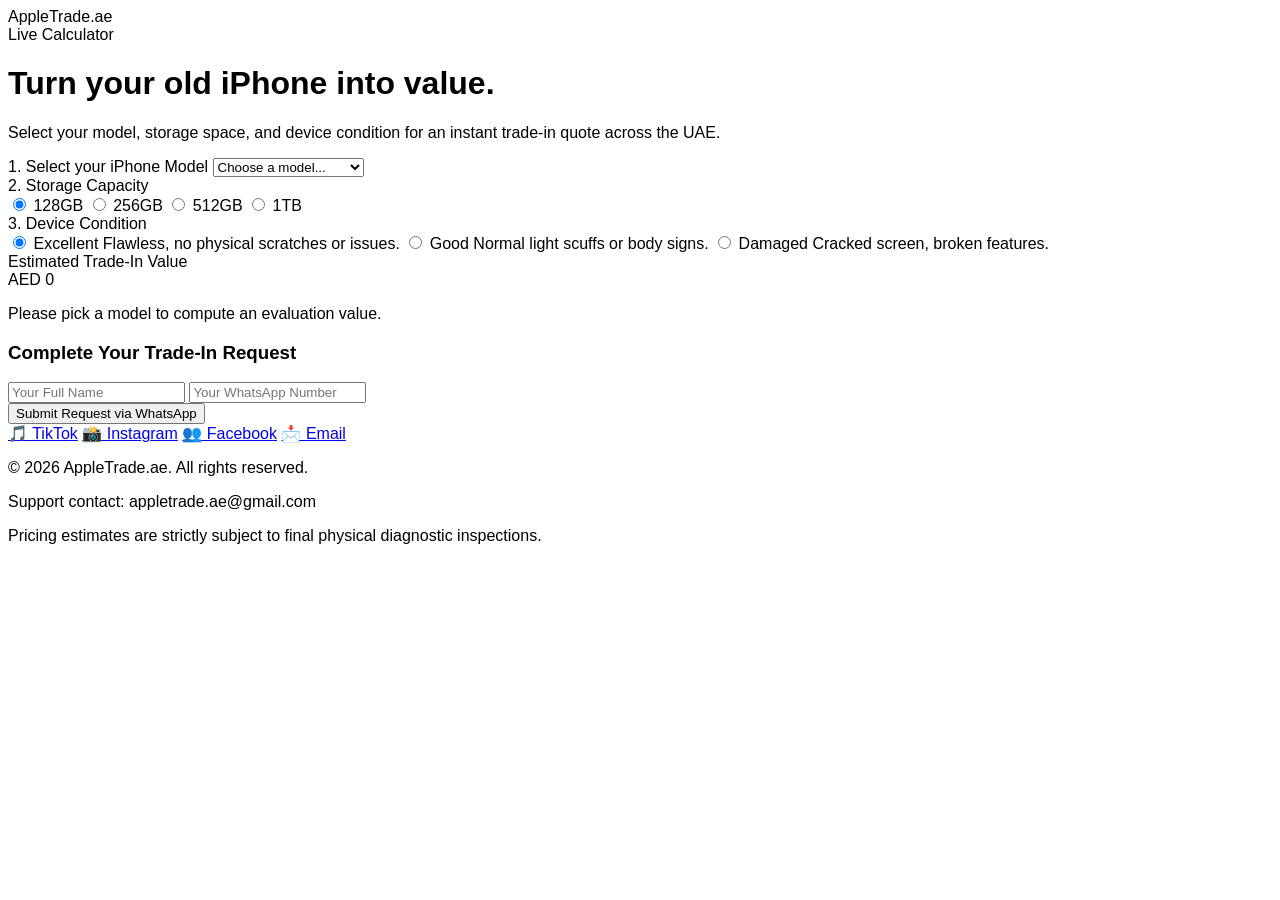
==== index.html @ cfa7940c "Add files via upload" ====
<!DOCTYPE html>
<html lang="en">
<head>
    <meta charset="UTF-8">
    <meta name="viewport" content="width=device-width, initial-scale=1.0">
    <title>iPhone Trade-In UAE | AppleTrade.ae</title>
    <!-- Tailwind CSS for modern, clean Apple-like UI -->
    <script src="https://cdn.jsdelivr.net/npm/@tailwindcss/browser@4"></script>
    <style>
        body { font-family: -apple-system, BlinkMacSystemFont, "Segoe UI", Roboto, Helvetica, Arial, sans-serif; }
    </style>
</head>
<body class="bg-zinc-50 text-zinc-900 antialiased min-h-screen flex flex-col justify-between">

    <!-- Navigation Bar -->
    <nav class="bg-white/80 backdrop-blur-md sticky top-0 border-b border-zinc-200 z-50">
        <div class="max-w-4xl mx-auto px-4 h-16 flex items-center justify-between">
            <!-- Brand Logo Space -->
            <div class="flex items-center gap-2">
                <div class="w-10 h-10 bg-black rounded-full flex items-center justify-center text-white font-bold text-xs overflow-hidden border border-zinc-800">
                    👑
                </div>
                <span class="font-bold text-lg tracking-tight text-zinc-950">AppleTrade.ae</span>
            </div>
            <div class="flex items-center gap-3">
                <span class="text-xs font-medium bg-emerald-50 text-emerald-700 px-2.5 py-1 rounded-full border border-emerald-200 flex items-center gap-1">
                    <span class="w-1.5 h-1.5 rounded-full bg-emerald-500 animate-pulse"></span> Live Calculator
                </span>
            </div>
        </div>
    </nav>

    <!-- Main Container -->
    <main class="max-w-2xl mx-auto px-4 py-12 flex-1 w-full">
        
        <!-- Header -->
        <div class="text-center mb-10">
            <h1 class="text-3xl font-bold tracking-tight text-zinc-950 sm:text-4xl mb-3">Turn your old iPhone into value.</h1>
            <p class="text-zinc-500 text-sm sm:text-base">Select your model, storage space, and device condition for an instant trade-in quote across the UAE.</p>
        </div>

        <!-- Calculator UI Card -->
        <div class="bg-white border border-zinc-200 rounded-3xl p-6 sm:p-8 shadow-sm">
            
            <!-- Step 1: Device Model -->
            <div class="mb-5">
                <label class="block text-xs font-semibold text-zinc-400 uppercase tracking-wider mb-2">1. Select your iPhone Model</label>
                <select id="deviceModel" class="w-full bg-zinc-50 border border-zinc-200 rounded-xl px-4 py-3.5 text-zinc-800 focus:outline-none focus:ring-2 focus:ring-zinc-950 focus:bg-white transition-all appearance-none cursor-pointer">
                    <option value="" disabled selected>Choose a model...</option>
                    <optgroup label="iPhone 18 Series">
                        <option value="3800" data-no-128="true">iPhone 18 Pro Max</option>
                        <option value="3400" data-no-128="true">iPhone 18 Pro</option>
                        <option value="2400">iPhone 18</option>
                    </optgroup>
                    <optgroup label="iPhone 17 Series">
                        <option value="3100" data-no-128="true">iPhone 17 Pro Max</option>
                        <option value="2700" data-no-128="true">iPhone 17 Pro</option>
                        <option value="1900">iPhone 17</option>
                    </optgroup>
                    <optgroup label="iPhone 16 Series">
                        <option value="2500" data-no-128="true">iPhone 16 Pro Max</option>
                        <option value="2000">iPhone 16 Pro</option>
                        <option value="1400">iPhone 16 Plus</option>
                        <option value="1200">iPhone 16</option>
                    </optgroup>
                    <optgroup label="iPhone 15 Series">
                        <option value="1800" data-no-128="true">iPhone 15 Pro Max</option>
                        <option value="1400">iPhone 15 Pro</option>
                        <option value="1100">iPhone 15 Plus</option>
                        <option value="900">iPhone 15</option>
                    </optgroup>
                    <optgroup label="iPhone 14 Series">
                        <option value="1300">iPhone 14 Pro Max</option>
                        <option value="1100">iPhone 14 Pro</option>
                        <option value="800">iPhone 14 Plus</option>
                        <option value="700">iPhone 14</option>
                    </optgroup>
                    <optgroup label="iPhone 13 & 12 Series">
                        <option value="900">iPhone 13 Pro Max</option>
                        <option value="750">iPhone 13 Pro</option>
                        <option value="550">iPhone 13</option>
                        <option value="400">iPhone 12 Pro Max</option>
                        <option value="300">iPhone 12</option>
                    </optgroup>
                    <optgroup label="iPhone 11 Series">
                        <option value="250">iPhone 11 Pro Max</option>
                        <option value="200">iPhone 11 Pro</option>
                        <option value="155">iPhone 11</option>
                    </optgroup>
                </select>
            </div>

            <!-- Step 2: Storage Size -->
            <div class="mb-5">
                <label class="block text-xs font-semibold text-zinc-400 uppercase tracking-wider mb-2">2. Storage Capacity</label>
                <div class="grid grid-cols-4 gap-2" id="storageWrapper">
                    <label id="lbl128" class="border border-zinc-200 rounded-xl p-3 text-center cursor-pointer hover:bg-zinc-50 font-medium text-sm transition-all has-[:checked]:border-zinc-950 has-[:checked]:bg-zinc-950 has-[:checked]:text-white select-none">
                        <input type="radio" name="storage" value="0" id="rad128" checked> 128GB
                    </label>
                    <label id="lbl256" class="border border-zinc-200 rounded-xl p-3 text-center cursor-pointer hover:bg-zinc-50 font-medium text-sm transition-all has-[:checked]:border-zinc-950 has-[:checked]:bg-zinc-950 has-[:checked]:text-white select-none">
                        <input type="radio" name="storage" value="150" id="rad256"> 256GB
                    </label>
                    <label id="lbl512" class="border border-zinc-200 rounded-xl p-3 text-center cursor-pointer hover:bg-zinc-50 font-medium text-sm transition-all has-[:checked]:border-zinc-950 has-[:checked]:bg-zinc-950 has-[:checked]:text-white select-none">
                        <input type="radio" name="storage" value="350" id="rad512"> 512GB
                    </label>
                    <label id="lbl1tb" class="border border-zinc-200 rounded-xl p-3 text-center cursor-pointer hover:bg-zinc-50 font-medium text-sm transition-all has-[:checked]:border-zinc-950 has-[:checked]:bg-zinc-950 has-[:checked]:text-white select-none">
                        <input type="radio" name="storage" value="600" id="rad1tb"> 1TB
                    </label>
                </div>
            </div>

            <!-- Step 3: Device Condition -->
            <div class="mb-8">
                <label class="block text-xs font-semibold text-zinc-400 uppercase tracking-wider mb-2">3. Device Condition</label>
                <div class="grid grid-cols-1 sm:grid-cols-3 gap-3">
                    <label class="relative flex flex-col p-4 border border-zinc-200 rounded-xl cursor-pointer hover:bg-zinc-50 select-none transition-all has-[:checked]:border-zinc-950 has-[:checked]:bg-zinc-950 has-[:checked]:text-white group">
                        <input type="radio" name="condition" value="1.0" class="sr-only" checked>
                        <span class="font-semibold text-sm mb-1">Excellent</span>
                        <span class="text-xs text-zinc-400 group-has-[:checked]:text-zinc-300">Flawless, no physical scratches or issues.</span>
                    </label>
                    <label class="relative flex flex-col p-4 border border-zinc-200 rounded-xl cursor-pointer hover:bg-zinc-50 select-none transition-all has-[:checked]:border-zinc-950 has-[:checked]:bg-zinc-950 has-[:checked]:text-white group">
                        <input type="radio" name="condition" value="0.75" class="sr-only">
                        <span class="font-semibold text-sm mb-1">Good</span>
                        <span class="text-xs text-zinc-400 group-has-[:checked]:text-zinc-300">Normal light scuffs or body signs.</span>
                    </label>
                    <label class="relative flex flex-col p-4 border border-zinc-200 rounded-xl cursor-pointer hover:bg-zinc-50 select-none transition-all has-[:checked]:border-zinc-950 has-[:checked]:bg-zinc-950 has-[:checked]:text-white group">
                        <input type="radio" name="condition" value="0.30" class="sr-only">
                        <span class="font-semibold text-sm mb-1">Damaged</span>
                        <span class="text-xs text-zinc-400 group-has-[:checked]:text-zinc-300">Cracked screen, broken features.</span>
                    </label>
                </div>
            </div>

            <!-- Result Box -->
            <div class="bg-zinc-50 border border-zinc-200/60 rounded-2xl p-6 text-center mb-8">
                <span class="block text-xs font-semibold text-zinc-400 uppercase tracking-wider mb-1">Estimated Trade-In Value</span>
                <div id="valuationDisplay" class="text-4xl sm:text-5xl font-extrabold tracking-tight text-zinc-950 my-2">AED 0</div>
                <p id="helperText" class="text-xs text-zinc-400">Please pick a model to compute an evaluation value.</p>
            </div>

            <!-- Booking Form -->
            <form id="tradeInForm" class="space-y-4 hidden border-t border-zinc-100 pt-6">
                <h3 class="text-sm font-semibold text-zinc-900 tracking-tight">Complete Your Trade-In Request</h3>
                <div class="grid grid-cols-1 sm:grid-cols-2 gap-3">
                    <input type="text" id="custName" placeholder="Your Full Name" required class="bg-zinc-50 border border-zinc-200 rounded-xl px-4 py-2.5 text-sm focus:outline-none focus:ring-2 focus:ring-zinc-950 focus:bg-white w-full">
                    <input type="tel" id="custPhone" placeholder="Your WhatsApp Number" required class="bg-zinc-50 border border-zinc-200 rounded-xl px-4 py-2.5 text-sm focus:outline-none focus:ring-2 focus:ring-zinc-950 focus:bg-white w-full">
                </div>
                <button type="submit" class="w-full bg-zinc-950 hover:bg-zinc-900 text-white font-medium text-sm py-3 px-4 rounded-xl transition-all cursor-pointer shadow-sm">
                    Submit Request via WhatsApp
                </button>
            </form>

        </div>
    </main>

    <footer class="border-t border-zinc-200 bg-white py-8 text-center">
        <div class="max-w-4xl mx-auto px-4 space-y-4">
            <div class="flex flex-wrap justify-center gap-x-6 gap-y-2 text-sm text-zinc-500 font-medium">
                <a href="https://www.tiktok.com/@appletrade.ae" target="_blank" class="hover:text-zinc-950 transition-colors">🎵 TikTok</a>
                <a href="https://www.instagram.com/appletrade.ae" target="_blank" class="hover:text-zinc-950 transition-colors">📸 Instagram</a>
                <a href="https://www.facebook.com/appletrade.ae" target="_blank" class="hover:text-zinc-950 transition-colors">👥 Facebook</a>
                <a href="mailto:appletrade.ae@gmail.com" class="hover:text-zinc-950 transition-colors">📩 Email</a>
            </div>
            <div class="text-[11px] text-zinc-400 space-y-1">
                <p>&copy; 2026 AppleTrade.ae. All rights reserved.</p>
                <p>Support contact: appletrade.ae@gmail.com</p>
                <p>Pricing estimates are strictly subject to final physical diagnostic inspections.</p>
            </div>
        </div>
    </footer>

    <script>
        const deviceSelect = document.getElementById('deviceModel');
        const storageRadios = document.getElementsByName('storage');
        const conditionRadios = document.getElementsByName('condition');
        const valuationDisplay = document.getElementById('valuationDisplay');
        const helperText = document.getElementById('helperText');
        const tradeInForm = document.getElementById('tradeInForm');
        
        const lbl128 = document.getElementById('lbl128');
        const rad128 = document.getElementById('rad128');
        const rad256 = document.getElementById('rad256');

        // Dynamic logo injection setup
        window.addEventListener('DOMContentLoaded', () => {
            const logoContainer = document.querySelector('nav .w-10');
            if(logoContainer) logoContainer.innerHTML = `<img src="logo.png" alt="Logo" class="w-full h-full object-cover" onerror="this.style.display='none';">`;
        });

        // Restrict 128GB on Pro Max variants
        function handleStorageAvailability() {
            const selectedOption = deviceSelect.options[deviceSelect.selectedIndex];
            const hide128 = selectedOption.getAttribute('data-no-128') === 'true';

            if (hide128) {
                lbl128.style.display = 'none';
                if (rad128.checked) {
                    rad256.checked = true; 
                }
            } else {
                lbl128.style.display = 'block';
            }
        }

        function calculateTradeInValue() {
            const baseValue = parseFloat(deviceSelect.value);
            if (!baseValue) return;

            handleStorageAvailability();

            let storagePremium = 0;
            storageRadios.forEach(radio => {
                if (radio.checked) storagePremium = parseFloat(radio.value);
            });

            let conditionMultiplier = 1.0;
            conditionRadios.forEach(radio => {
                if (radio.checked) conditionMultiplier = parseFloat(radio.value);
            });

            const finalValue = Math.round((baseValue + storagePremium) * conditionMultiplier);
            valuationDisplay.textContent = `AED ${finalValue.toLocaleString()}`;
            helperText.textContent = `Estimated trade value parameters applied.`;
            tradeInForm.classList.remove('hidden');
        }

        deviceSelect.addEventListener('change', calculateTradeInValue);
        storageRadios.forEach(radio => radio.addEventListener('change', calculateTradeInValue));
        conditionRadios.forEach(radio => radio.addEventListener('change', calculateTradeInValue));

        tradeInForm.addEventListener('submit', function(e) {
            e.preventDefault();
            const name = document.getElementById('custName').value;
            const phone = document.getElementById('custPhone').value;
            const selectedModel = deviceSelect.options[deviceSelect.selectedIndex].text;
            
            let storageSelected = "128GB";
            storageRadios.forEach(radio => { if(radio.checked) storageSelected = radio.parentElement.textContent.trim(); });

            let conditionSelected = "Excellent";
            conditionRadios.forEach(radio => { if(radio.checked) conditionSelected = radio.parentElement.querySelector('span').textContent; });

            const finalPrice = valuationDisplay.textContent;
            const textMsg = `Hello AppleTrade.ae! I would like to trade-in my device.%0A%0A*Model:* ${selectedModel}%0A*Storage:* ${storageSelected}%0A*Condition:* ${conditionSelected}%0A*Estimated Quote:* ${finalPrice}%0A%0A*Customer Name:* ${name}%0A*Contact:* ${phone}`;
            
            // Fixed direct routing template link to your number (+971 56 570 2284)
            window.open(`https://wa.me/971565702284?text=${textMsg}`, '_blank');
        });
    </script>
</body>
</html>
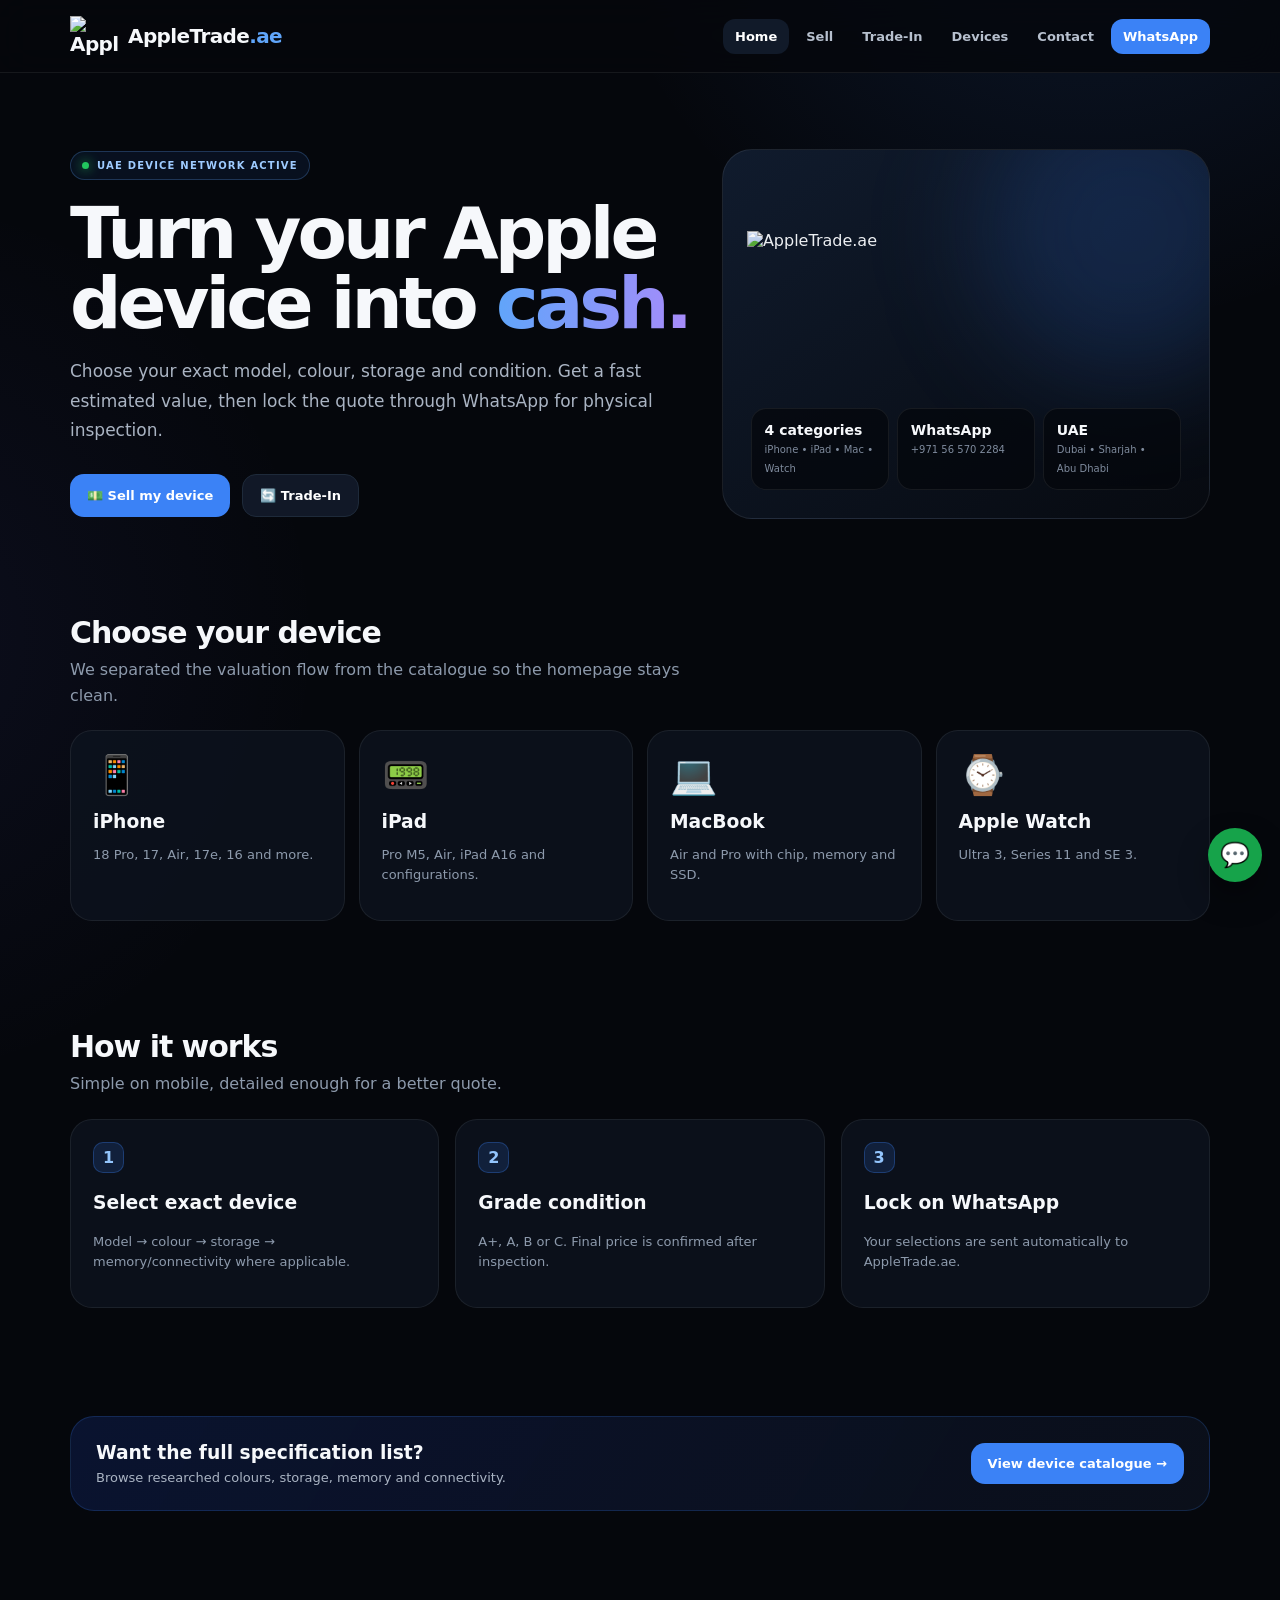
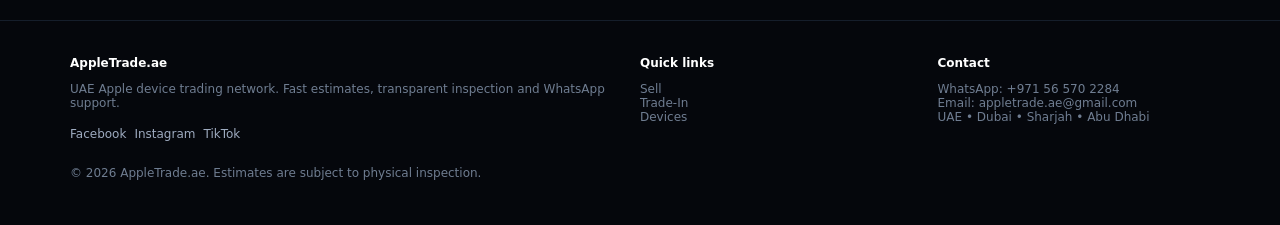
==== commit 164ecdcf: "Add files via upload" ====
--- a/index.html
+++ b/index.html
@@ -1,251 +1,7 @@
-<!DOCTYPE html>
-<html lang="en">
-<head>
-    <meta charset="UTF-8">
-    <meta name="viewport" content="width=device-width, initial-scale=1.0">
-    <title>iPhone Trade-In UAE | AppleTrade.ae</title>
-    <!-- Tailwind CSS for modern, clean Apple-like UI -->
-    <script src="https://cdn.jsdelivr.net/npm/@tailwindcss/browser@4"></script>
-    <style>
-        body { font-family: -apple-system, BlinkMacSystemFont, "Segoe UI", Roboto, Helvetica, Arial, sans-serif; }
-    </style>
-</head>
-<body class="bg-zinc-50 text-zinc-900 antialiased min-h-screen flex flex-col justify-between">
-
-    <!-- Navigation Bar -->
-    <nav class="bg-white/80 backdrop-blur-md sticky top-0 border-b border-zinc-200 z-50">
-        <div class="max-w-4xl mx-auto px-4 h-16 flex items-center justify-between">
-            <!-- Brand Logo Space -->
-            <div class="flex items-center gap-2">
-                <div class="w-10 h-10 bg-black rounded-full flex items-center justify-center text-white font-bold text-xs overflow-hidden border border-zinc-800">
-                    👑
-                </div>
-                <span class="font-bold text-lg tracking-tight text-zinc-950">AppleTrade.ae</span>
-            </div>
-            <div class="flex items-center gap-3">
-                <span class="text-xs font-medium bg-emerald-50 text-emerald-700 px-2.5 py-1 rounded-full border border-emerald-200 flex items-center gap-1">
-                    <span class="w-1.5 h-1.5 rounded-full bg-emerald-500 animate-pulse"></span> Live Calculator
-                </span>
-            </div>
-        </div>
-    </nav>
-
-    <!-- Main Container -->
-    <main class="max-w-2xl mx-auto px-4 py-12 flex-1 w-full">
-        
-        <!-- Header -->
-        <div class="text-center mb-10">
-            <h1 class="text-3xl font-bold tracking-tight text-zinc-950 sm:text-4xl mb-3">Turn your old iPhone into value.</h1>
-            <p class="text-zinc-500 text-sm sm:text-base">Select your model, storage space, and device condition for an instant trade-in quote across the UAE.</p>
-        </div>
-
-        <!-- Calculator UI Card -->
-        <div class="bg-white border border-zinc-200 rounded-3xl p-6 sm:p-8 shadow-sm">
-            
-            <!-- Step 1: Device Model -->
-            <div class="mb-5">
-                <label class="block text-xs font-semibold text-zinc-400 uppercase tracking-wider mb-2">1. Select your iPhone Model</label>
-                <select id="deviceModel" class="w-full bg-zinc-50 border border-zinc-200 rounded-xl px-4 py-3.5 text-zinc-800 focus:outline-none focus:ring-2 focus:ring-zinc-950 focus:bg-white transition-all appearance-none cursor-pointer">
-                    <option value="" disabled selected>Choose a model...</option>
-                    <optgroup label="iPhone 18 Series">
-                        <option value="3800" data-no-128="true">iPhone 18 Pro Max</option>
-                        <option value="3400" data-no-128="true">iPhone 18 Pro</option>
-                        <option value="2400">iPhone 18</option>
-                    </optgroup>
-                    <optgroup label="iPhone 17 Series">
-                        <option value="3100" data-no-128="true">iPhone 17 Pro Max</option>
-                        <option value="2700" data-no-128="true">iPhone 17 Pro</option>
-                        <option value="1900">iPhone 17</option>
-                    </optgroup>
-                    <optgroup label="iPhone 16 Series">
-                        <option value="2500" data-no-128="true">iPhone 16 Pro Max</option>
-                        <option value="2000">iPhone 16 Pro</option>
-                        <option value="1400">iPhone 16 Plus</option>
-                        <option value="1200">iPhone 16</option>
-                    </optgroup>
-                    <optgroup label="iPhone 15 Series">
-                        <option value="1800" data-no-128="true">iPhone 15 Pro Max</option>
-                        <option value="1400">iPhone 15 Pro</option>
-                        <option value="1100">iPhone 15 Plus</option>
-                        <option value="900">iPhone 15</option>
-                    </optgroup>
-                    <optgroup label="iPhone 14 Series">
-                        <option value="1300">iPhone 14 Pro Max</option>
-                        <option value="1100">iPhone 14 Pro</option>
-                        <option value="800">iPhone 14 Plus</option>
-                        <option value="700">iPhone 14</option>
-                    </optgroup>
-                    <optgroup label="iPhone 13 & 12 Series">
-                        <option value="900">iPhone 13 Pro Max</option>
-                        <option value="750">iPhone 13 Pro</option>
-                        <option value="550">iPhone 13</option>
-                        <option value="400">iPhone 12 Pro Max</option>
-                        <option value="300">iPhone 12</option>
-                    </optgroup>
-                    <optgroup label="iPhone 11 Series">
-                        <option value="250">iPhone 11 Pro Max</option>
-                        <option value="200">iPhone 11 Pro</option>
-                        <option value="155">iPhone 11</option>
-                    </optgroup>
-                </select>
-            </div>
-
-            <!-- Step 2: Storage Size -->
-            <div class="mb-5">
-                <label class="block text-xs font-semibold text-zinc-400 uppercase tracking-wider mb-2">2. Storage Capacity</label>
-                <div class="grid grid-cols-4 gap-2" id="storageWrapper">
-                    <label id="lbl128" class="border border-zinc-200 rounded-xl p-3 text-center cursor-pointer hover:bg-zinc-50 font-medium text-sm transition-all has-[:checked]:border-zinc-950 has-[:checked]:bg-zinc-950 has-[:checked]:text-white select-none">
-                        <input type="radio" name="storage" value="0" id="rad128" checked> 128GB
-                    </label>
-                    <label id="lbl256" class="border border-zinc-200 rounded-xl p-3 text-center cursor-pointer hover:bg-zinc-50 font-medium text-sm transition-all has-[:checked]:border-zinc-950 has-[:checked]:bg-zinc-950 has-[:checked]:text-white select-none">
-                        <input type="radio" name="storage" value="150" id="rad256"> 256GB
-                    </label>
-                    <label id="lbl512" class="border border-zinc-200 rounded-xl p-3 text-center cursor-pointer hover:bg-zinc-50 font-medium text-sm transition-all has-[:checked]:border-zinc-950 has-[:checked]:bg-zinc-950 has-[:checked]:text-white select-none">
-                        <input type="radio" name="storage" value="350" id="rad512"> 512GB
-                    </label>
-                    <label id="lbl1tb" class="border border-zinc-200 rounded-xl p-3 text-center cursor-pointer hover:bg-zinc-50 font-medium text-sm transition-all has-[:checked]:border-zinc-950 has-[:checked]:bg-zinc-950 has-[:checked]:text-white select-none">
-                        <input type="radio" name="storage" value="600" id="rad1tb"> 1TB
-                    </label>
-                </div>
-            </div>
-
-            <!-- Step 3: Device Condition -->
-            <div class="mb-8">
-                <label class="block text-xs font-semibold text-zinc-400 uppercase tracking-wider mb-2">3. Device Condition</label>
-                <div class="grid grid-cols-1 sm:grid-cols-3 gap-3">
-                    <label class="relative flex flex-col p-4 border border-zinc-200 rounded-xl cursor-pointer hover:bg-zinc-50 select-none transition-all has-[:checked]:border-zinc-950 has-[:checked]:bg-zinc-950 has-[:checked]:text-white group">
-                        <input type="radio" name="condition" value="1.0" class="sr-only" checked>
-                        <span class="font-semibold text-sm mb-1">Excellent</span>
-                        <span class="text-xs text-zinc-400 group-has-[:checked]:text-zinc-300">Flawless, no physical scratches or issues.</span>
-                    </label>
-                    <label class="relative flex flex-col p-4 border border-zinc-200 rounded-xl cursor-pointer hover:bg-zinc-50 select-none transition-all has-[:checked]:border-zinc-950 has-[:checked]:bg-zinc-950 has-[:checked]:text-white group">
-                        <input type="radio" name="condition" value="0.75" class="sr-only">
-                        <span class="font-semibold text-sm mb-1">Good</span>
-                        <span class="text-xs text-zinc-400 group-has-[:checked]:text-zinc-300">Normal light scuffs or body signs.</span>
-                    </label>
-                    <label class="relative flex flex-col p-4 border border-zinc-200 rounded-xl cursor-pointer hover:bg-zinc-50 select-none transition-all has-[:checked]:border-zinc-950 has-[:checked]:bg-zinc-950 has-[:checked]:text-white group">
-                        <input type="radio" name="condition" value="0.30" class="sr-only">
-                        <span class="font-semibold text-sm mb-1">Damaged</span>
-                        <span class="text-xs text-zinc-400 group-has-[:checked]:text-zinc-300">Cracked screen, broken features.</span>
-                    </label>
-                </div>
-            </div>
-
-            <!-- Result Box -->
-            <div class="bg-zinc-50 border border-zinc-200/60 rounded-2xl p-6 text-center mb-8">
-                <span class="block text-xs font-semibold text-zinc-400 uppercase tracking-wider mb-1">Estimated Trade-In Value</span>
-                <div id="valuationDisplay" class="text-4xl sm:text-5xl font-extrabold tracking-tight text-zinc-950 my-2">AED 0</div>
-                <p id="helperText" class="text-xs text-zinc-400">Please pick a model to compute an evaluation value.</p>
-            </div>
-
-            <!-- Booking Form -->
-            <form id="tradeInForm" class="space-y-4 hidden border-t border-zinc-100 pt-6">
-                <h3 class="text-sm font-semibold text-zinc-900 tracking-tight">Complete Your Trade-In Request</h3>
-                <div class="grid grid-cols-1 sm:grid-cols-2 gap-3">
-                    <input type="text" id="custName" placeholder="Your Full Name" required class="bg-zinc-50 border border-zinc-200 rounded-xl px-4 py-2.5 text-sm focus:outline-none focus:ring-2 focus:ring-zinc-950 focus:bg-white w-full">
-                    <input type="tel" id="custPhone" placeholder="Your WhatsApp Number" required class="bg-zinc-50 border border-zinc-200 rounded-xl px-4 py-2.5 text-sm focus:outline-none focus:ring-2 focus:ring-zinc-950 focus:bg-white w-full">
-                </div>
-                <button type="submit" class="w-full bg-zinc-950 hover:bg-zinc-900 text-white font-medium text-sm py-3 px-4 rounded-xl transition-all cursor-pointer shadow-sm">
-                    Submit Request via WhatsApp
-                </button>
-            </form>
-
-        </div>
-    </main>
-
-    <footer class="border-t border-zinc-200 bg-white py-8 text-center">
-        <div class="max-w-4xl mx-auto px-4 space-y-4">
-            <div class="flex flex-wrap justify-center gap-x-6 gap-y-2 text-sm text-zinc-500 font-medium">
-                <a href="https://www.tiktok.com/@appletrade.ae" target="_blank" class="hover:text-zinc-950 transition-colors">🎵 TikTok</a>
-                <a href="https://www.instagram.com/appletrade.ae" target="_blank" class="hover:text-zinc-950 transition-colors">📸 Instagram</a>
-                <a href="https://www.facebook.com/appletrade.ae" target="_blank" class="hover:text-zinc-950 transition-colors">👥 Facebook</a>
-                <a href="mailto:appletrade.ae@gmail.com" class="hover:text-zinc-950 transition-colors">📩 Email</a>
-            </div>
-            <div class="text-[11px] text-zinc-400 space-y-1">
-                <p>&copy; 2026 AppleTrade.ae. All rights reserved.</p>
-                <p>Support contact: appletrade.ae@gmail.com</p>
-                <p>Pricing estimates are strictly subject to final physical diagnostic inspections.</p>
-            </div>
-        </div>
-    </footer>
-
-    <script>
-        const deviceSelect = document.getElementById('deviceModel');
-        const storageRadios = document.getElementsByName('storage');
-        const conditionRadios = document.getElementsByName('condition');
-        const valuationDisplay = document.getElementById('valuationDisplay');
-        const helperText = document.getElementById('helperText');
-        const tradeInForm = document.getElementById('tradeInForm');
-        
-        const lbl128 = document.getElementById('lbl128');
-        const rad128 = document.getElementById('rad128');
-        const rad256 = document.getElementById('rad256');
-
-        // Dynamic logo injection setup
-        window.addEventListener('DOMContentLoaded', () => {
-            const logoContainer = document.querySelector('nav .w-10');
-            if(logoContainer) logoContainer.innerHTML = `<img src="logo.png" alt="Logo" class="w-full h-full object-cover" onerror="this.style.display='none';">`;
-        });
-
-        // Restrict 128GB on Pro Max variants
-        function handleStorageAvailability() {
-            const selectedOption = deviceSelect.options[deviceSelect.selectedIndex];
-            const hide128 = selectedOption.getAttribute('data-no-128') === 'true';
-
-            if (hide128) {
-                lbl128.style.display = 'none';
-                if (rad128.checked) {
-                    rad256.checked = true; 
-                }
-            } else {
-                lbl128.style.display = 'block';
-            }
-        }
-
-        function calculateTradeInValue() {
-            const baseValue = parseFloat(deviceSelect.value);
-            if (!baseValue) return;
-
-            handleStorageAvailability();
-
-            let storagePremium = 0;
-            storageRadios.forEach(radio => {
-                if (radio.checked) storagePremium = parseFloat(radio.value);
-            });
-
-            let conditionMultiplier = 1.0;
-            conditionRadios.forEach(radio => {
-                if (radio.checked) conditionMultiplier = parseFloat(radio.value);
-            });
-
-            const finalValue = Math.round((baseValue + storagePremium) * conditionMultiplier);
-            valuationDisplay.textContent = `AED ${finalValue.toLocaleString()}`;
-            helperText.textContent = `Estimated trade value parameters applied.`;
-            tradeInForm.classList.remove('hidden');
-        }
-
-        deviceSelect.addEventListener('change', calculateTradeInValue);
-        storageRadios.forEach(radio => radio.addEventListener('change', calculateTradeInValue));
-        conditionRadios.forEach(radio => radio.addEventListener('change', calculateTradeInValue));
-
-        tradeInForm.addEventListener('submit', function(e) {
-            e.preventDefault();
-            const name = document.getElementById('custName').value;
-            const phone = document.getElementById('custPhone').value;
-            const selectedModel = deviceSelect.options[deviceSelect.selectedIndex].text;
-            
-            let storageSelected = "128GB";
-            storageRadios.forEach(radio => { if(radio.checked) storageSelected = radio.parentElement.textContent.trim(); });
-
-            let conditionSelected = "Excellent";
-            conditionRadios.forEach(radio => { if(radio.checked) conditionSelected = radio.parentElement.querySelector('span').textContent; });
-
-            const finalPrice = valuationDisplay.textContent;
-            const textMsg = `Hello AppleTrade.ae! I would like to trade-in my device.%0A%0A*Model:* ${selectedModel}%0A*Storage:* ${storageSelected}%0A*Condition:* ${conditionSelected}%0A*Estimated Quote:* ${finalPrice}%0A%0A*Customer Name:* ${name}%0A*Contact:* ${phone}`;
-            
-            // Fixed direct routing template link to your number (+971 56 570 2284)
-            window.open(`https://wa.me/971565702284?text=${textMsg}`, '_blank');
-        });
-    </script>
-</body>
-</html>+<!doctype html><html lang="en"><head><meta charset="utf-8"><meta name="viewport" content="width=device-width,initial-scale=1"><meta name="description" content="AppleTrade.ae — UAE Apple device sell and trade-in estimates."><link rel="stylesheet" href="styles.css"><script src="data.js"></script><script src="common.js"></script></head><body><script>
+shell('home','AppleTrade.ae — UAE Apple Device Trade-In',`
+<main><section class="hero"><div class="container hero-grid"><div><div class="eyebrow"><span class="dot"></span> UAE device network active</div><h1>Turn your Apple device into <em>cash.</em></h1><p class="lead">Choose your exact model, colour, storage and condition. Get a fast estimated value, then lock the quote through WhatsApp for physical inspection.</p><div class="actions"><a class="btn btn-primary" href="sell.html">💵 Sell my device</a><a class="btn btn-secondary" href="trade.html">🔄 Trade-In</a></div></div><div class="hero-card"><img class="logo-large" src="assets/logo.png" alt="AppleTrade.ae"><div class="hero-card-bottom"><div class="mini"><b>4 categories</b><small>iPhone • iPad • Mac • Watch</small></div><div class="mini"><b>WhatsApp</b><small>+971 56 570 2284</small></div><div class="mini"><b>UAE</b><small>Dubai • Sharjah • Abu Dhabi</small></div></div></div></div></section>
+<section class="section"><div class="container"><div class="section-head"><div><h2>Choose your device</h2><p>We separated the valuation flow from the catalogue so the homepage stays clean.</p></div></div><div class="grid4"><a class="card device-card" href="sell.html?cat=iphone"><div class="icon">📱</div><h3>iPhone</h3><p class="muted">18 Pro, 17, Air, 17e, 16 and more.</p></a><a class="card device-card" href="sell.html?cat=ipad"><div class="icon">📟</div><h3>iPad</h3><p class="muted">Pro M5, Air, iPad A16 and configurations.</p></a><a class="card device-card" href="sell.html?cat=macbook"><div class="icon">💻</div><h3>MacBook</h3><p class="muted">Air and Pro with chip, memory and SSD.</p></a><a class="card device-card" href="sell.html?cat=watch"><div class="icon">⌚</div><h3>Apple Watch</h3><p class="muted">Ultra 3, Series 11 and SE 3.</p></a></div></div></section>
+<section class="section"><div class="container"><div class="section-head"><div><h2>How it works</h2><p>Simple on mobile, detailed enough for a better quote.</p></div></div><div class="grid3"><div class="card"><div class="stepnum">1</div><h3>Select exact device</h3><p class="muted">Model → colour → storage → memory/connectivity where applicable.</p></div><div class="card"><div class="stepnum">2</div><h3>Grade condition</h3><p class="muted">A+, A, B or C. Final price is confirmed after inspection.</p></div><div class="card"><div class="stepnum">3</div><h3>Lock on WhatsApp</h3><p class="muted">Your selections are sent automatically to AppleTrade.ae.</p></div></div></div></section>
+<section class="section"><div class="container"><div class="band"><div><h3>Want the full specification list?</h3><p>Browse researched colours, storage, memory and connectivity.</p></div><a class="btn btn-primary" href="devices.html">View device catalogue →</a></div></div></section></main>`);
+</script></body></html>
--- a/styles.css
+++ b/styles.css
@@ -0,0 +1,17 @@
+
+:root{--bg:#05070c;--panel:#0c131f;--line:#1e2a3a;--text:#f6f8fb;--muted:#8d9aac;--blue:#3b82f6;--blue2:#60a5fa;--green:#22c55e;--max:1180px}
+*{box-sizing:border-box}html{scroll-behavior:smooth}body{margin:0;background:radial-gradient(circle at 85% -10%,rgba(59,130,246,.15),transparent 32rem),radial-gradient(circle at -10% 35%,rgba(99,102,241,.08),transparent 28rem),var(--bg);color:var(--text);font-family:Inter,ui-sans-serif,system-ui,-apple-system,BlinkMacSystemFont,"Segoe UI",sans-serif}a{color:inherit;text-decoration:none}
+.container{max-width:var(--max);margin:auto;padding:0 20px}.nav{position:sticky;top:0;z-index:100;background:rgba(5,7,12,.8);backdrop-filter:blur(18px);border-bottom:1px solid rgba(255,255,255,.07)}.nav-in{height:72px;display:flex;align-items:center;justify-content:space-between;gap:18px}.brand{display:flex;align-items:center;gap:10px;font-weight:900;font-size:20px;letter-spacing:-.03em}.brand img{width:48px;height:40px;object-fit:contain}.brand>span>span{color:var(--blue2)}.navlinks{display:flex;gap:5px;align-items:center}.navlinks a{padding:10px 12px;color:#b7c0ce;font-size:13px;font-weight:750;border-radius:12px}.navlinks a:hover,.navlinks a.active{background:#111a29;color:#fff}.nav-cta{background:var(--blue)!important;color:#fff!important}.menu{display:none;background:none;border:1px solid var(--line);color:#fff;border-radius:11px;padding:9px 11px}
+.hero{padding:76px 0 42px}.hero-grid{display:grid;grid-template-columns:1.12fr .88fr;gap:30px;align-items:center}.eyebrow{display:inline-flex;gap:8px;align-items:center;border:1px solid rgba(96,165,250,.25);background:rgba(59,130,246,.08);color:#9ecbff;padding:8px 11px;border-radius:999px;font-size:10px;font-weight:900;text-transform:uppercase;letter-spacing:.12em}.dot{width:7px;height:7px;background:var(--green);border-radius:50%;box-shadow:0 0 12px var(--green)}h1{font-size:clamp(42px,6vw,72px);line-height:.98;letter-spacing:-.055em;margin:18px 0}h1 em{font-style:normal;color:transparent;background:linear-gradient(90deg,#60a5fa,#a78bfa);-webkit-background-clip:text;background-clip:text}.lead{font-size:17px;line-height:1.75;color:#aab4c3;max-width:680px}.actions{display:flex;gap:12px;flex-wrap:wrap;margin-top:28px}.btn{border:0;border-radius:14px;padding:13px 17px;font-weight:850;font-size:13px;cursor:pointer;display:inline-flex;align-items:center;justify-content:center;gap:8px}.btn-primary{background:var(--blue);color:#fff}.btn-primary:hover{background:#2563eb}.btn-secondary{background:#111827;border:1px solid var(--line);color:#fff}
+.hero-card{min-height:370px;border:1px solid rgba(255,255,255,.08);border-radius:30px;background:linear-gradient(145deg,#101b2d,#070a10);position:relative;overflow:hidden;padding:28px;display:flex;align-items:flex-end}.hero-card:before{content:"";position:absolute;width:300px;height:300px;background:rgba(59,130,246,.18);filter:blur(55px);right:-70px;top:-70px;border-radius:50%}.logo-large{width:90%;max-width:450px;position:absolute;left:5%;top:22%;opacity:.96}.hero-card-bottom{position:relative;z-index:2;display:grid;grid-template-columns:repeat(3,1fr);gap:8px;width:100%}.mini{background:rgba(5,7,12,.75);border:1px solid rgba(255,255,255,.07);padding:13px;border-radius:15px}.mini b{display:block;font-size:14px}.mini small{color:#7f8b9d;font-size:10px}
+.section{padding:54px 0}.section-head{display:flex;align-items:end;justify-content:space-between;gap:20px;margin-bottom:22px}.section-head h2{margin:0;font-size:30px;letter-spacing:-.035em}.section-head p{color:var(--muted);margin:7px 0 0;max-width:650px;line-height:1.6}.grid4{display:grid;grid-template-columns:repeat(4,1fr);gap:14px}.grid3{display:grid;grid-template-columns:repeat(3,1fr);gap:16px}.grid2{display:grid;grid-template-columns:repeat(2,1fr);gap:16px}.card{background:rgba(13,19,30,.8);border:1px solid rgba(255,255,255,.07);border-radius:22px;padding:22px}.device-card{min-height:170px;transition:.2s}.device-card:hover{transform:translateY(-4px);border-color:rgba(59,130,246,.45)}.icon{font-size:38px;margin-bottom:14px}.device-card h3{margin:0 0 7px}.muted{color:var(--muted);line-height:1.55;font-size:13px}.pill{display:inline-block;border:1px solid var(--line);border-radius:999px;padding:5px 9px;color:#aab4c3;font-size:10px;font-weight:800;margin:3px 3px 0 0}.stepnum{width:31px;height:31px;border-radius:10px;background:rgba(59,130,246,.15);border:1px solid rgba(59,130,246,.3);display:grid;place-items:center;color:#93c5fd;font-weight:900;margin-bottom:15px}.band{padding:25px;border-radius:24px;border:1px solid rgba(59,130,246,.2);background:linear-gradient(120deg,rgba(30,64,175,.22),rgba(17,24,39,.5));display:flex;align-items:center;justify-content:space-between;gap:20px}.band h3{margin:0 0 7px}.band p{margin:0;color:#aab4c3;font-size:13px}
+.page-title{padding:55px 0 30px}.page-title h1{font-size:48px;margin:10px 0}.page-title p{max-width:700px}.filters{display:flex;gap:8px;flex-wrap:wrap;margin-bottom:18px}.filter{border:1px solid var(--line);background:#0c1320;color:#aeb9c8;border-radius:999px;padding:9px 13px;font-weight:800;font-size:12px;cursor:pointer}.filter.active{background:#1d4ed8;border-color:#3b82f6;color:#fff}
+.table-wrap{overflow:auto;border:1px solid rgba(255,255,255,.07);border-radius:18px}.table{width:100%;border-collapse:collapse;min-width:760px}.table th,.table td{text-align:left;padding:14px 15px;border-bottom:1px solid #172131;font-size:12px;vertical-align:top}.table th{color:#8ea0b5;text-transform:uppercase;letter-spacing:.08em;font-size:10px;background:#0a101a}.table tr:last-child td{border-bottom:0}
+.calc{display:grid;grid-template-columns:1.35fr .65fr;gap:18px;align-items:start}.form{display:grid;gap:15px}.field label{display:block;color:#a8b3c2;text-transform:uppercase;letter-spacing:.08em;font-size:10px;font-weight:900;margin-bottom:7px}.select,.input{width:100%;padding:13px 14px;background:#080d15;color:#fff;border:1px solid #253247;border-radius:13px;outline:none}.select:focus,.input:focus{border-color:#3b82f6}.quote{position:sticky;top:94px;background:linear-gradient(160deg,#0f1b30,#0a0f18);border:1px solid rgba(59,130,246,.25);border-top:2px solid #3b82f6;border-radius:22px;padding:25px;text-align:center}.quote .amount{font-size:42px;font-weight:950;letter-spacing:-.05em;margin:8px 0}.quote .currency{color:#9aa7b7;font-weight:800}.whatsapp{background:#16a34a;color:#fff;width:100%;border:0;border-radius:13px;padding:14px;font-weight:900;cursor:pointer}.notice{font-size:11px;color:#66758a;line-height:1.55;margin-top:12px}.condition-grid{display:grid;grid-template-columns:repeat(4,1fr);gap:10px}.condition{padding:14px;border:1px solid var(--line);border-radius:15px;background:#0b121e;color:#fff;cursor:pointer;text-align:left}.condition.active{border-color:#3b82f6;background:rgba(37,99,235,.12)}.condition b{font-size:12px}.condition small{display:block;color:#738196;margin-top:4px;line-height:1.4}.color-row{display:flex;flex-wrap:wrap;gap:8px}.color{border:1px solid #334155;background:#0d1521;color:#dbe5f0;border-radius:999px;padding:8px 11px;font-size:11px;font-weight:800;cursor:pointer}.color.active{border-color:#60a5fa;box-shadow:0 0 0 2px rgba(59,130,246,.15)}.color-dot{display:inline-block;width:10px;height:10px;border-radius:50%;margin-right:6px;border:1px solid rgba(255,255,255,.35);vertical-align:-1px}.footer{border-top:1px solid #151e2b;margin-top:55px;padding:35px 0 45px;color:#6f7d91;font-size:12px}.footer-grid{display:grid;grid-template-columns:2fr 1fr 1fr;gap:25px}.footer strong{color:#fff}.social a{display:inline-block;margin:5px 8px 0 0;color:#9eabc0}.float-wa{position:fixed;right:18px;bottom:18px;width:54px;height:54px;border-radius:50%;background:#16a34a;display:grid;place-items:center;font-size:24px;box-shadow:0 15px 30px rgba(0,0,0,.35);z-index:90}
+@media(max-width:900px){.hero-grid,.calc{grid-template-columns:1fr}.grid4{grid-template-columns:repeat(2,1fr)}.grid3{grid-template-columns:1fr 1fr}.quote{position:static}.navlinks{display:none}.menu{display:block}.navlinks.open{display:flex;position:absolute;top:72px;left:0;right:0;background:#070b12;border-bottom:1px solid var(--line);padding:10px 20px;flex-direction:column;align-items:stretch}.navlinks.open a{text-align:center}}
+@media(max-width:620px){.grid4,.grid3,.grid2,.condition-grid{grid-template-columns:1fr}.hero{padding-top:50px}.hero-card{min-height:310px}.hero-card-bottom{grid-template-columns:1fr}.logo-large{top:17%;width:95%}.page-title h1{font-size:40px}.band{align-items:flex-start;flex-direction:column}.footer-grid{grid-template-columns:1fr}.nav-in{height:64px}}
+
+.inspect-group{border-top:1px solid #172131;padding-top:17px;margin-top:4px}.inspect-group h4{margin:0 0 10px;font-size:11px;text-transform:uppercase;letter-spacing:.08em;color:#9eacc0}.inspect-grid{display:grid;grid-template-columns:repeat(2,1fr);gap:8px}.check{display:flex;gap:10px;align-items:flex-start;padding:11px;border:1px solid #1d2939;background:#090f18;border-radius:13px;cursor:pointer}.check:hover{border-color:#30425b}.check input{margin-top:3px;accent-color:#3b82f6}.check b{display:block;font-size:11px;line-height:1.35}.check small{display:block;color:#6f7f94;margin-top:3px;font-size:10px}.check.danger{border-color:#4a2528}.check.danger input{accent-color:#ef4444}.summary-box{display:grid;grid-template-columns:1fr 1fr;gap:8px;text-align:left;margin:16px 0}.summary-box>div{background:#080e17;border:1px solid #172131;border-radius:12px;padding:10px}.summary-box small{display:block;color:#718095;font-size:9px;text-transform:uppercase;letter-spacing:.07em}.summary-box b{font-size:12px}@media(max-width:620px){.inspect-grid{grid-template-columns:1fr}}
+
+/* Advanced inspection controls */
+.inspection-grid{display:grid;grid-template-columns:repeat(2,1fr);gap:13px}.check-group{border:1px solid var(--line);border-radius:16px;padding:14px;background:#090f18}.check-group label{display:block;color:#a8b3c2;text-transform:uppercase;letter-spacing:.07em;font-size:9px;font-weight:900;margin-bottom:7px}.check-group select{width:100%;padding:11px 12px;background:#070c13;color:#fff;border:1px solid #253247;border-radius:11px}.breakdown{display:grid;gap:7px;text-align:left;margin:18px 0}.breakdown-row{display:flex;justify-content:space-between;gap:10px;color:#98a5b6;font-size:11px}.breakdown-row b{color:#fff}.breakdown-row.total{border-top:1px solid #243144;padding-top:10px;margin-top:3px;font-size:12px}.red{color:#fca5a5!important}.green{color:#86efac!important}.warn{border:1px solid rgba(245,158,11,.22);background:rgba(245,158,11,.07);color:#fcd34d;border-radius:13px;padding:11px;font-size:11px;line-height:1.5}.reject{border:1px solid rgba(239,68,68,.3);background:rgba(127,29,29,.14);color:#fca5a5;border-radius:13px;padding:12px;font-size:11px;line-height:1.5}.small-note{font-size:10px;color:#64748b;line-height:1.5;margin-top:7px}@media(max-width:620px){.inspection-grid{grid-template-columns:1fr}}
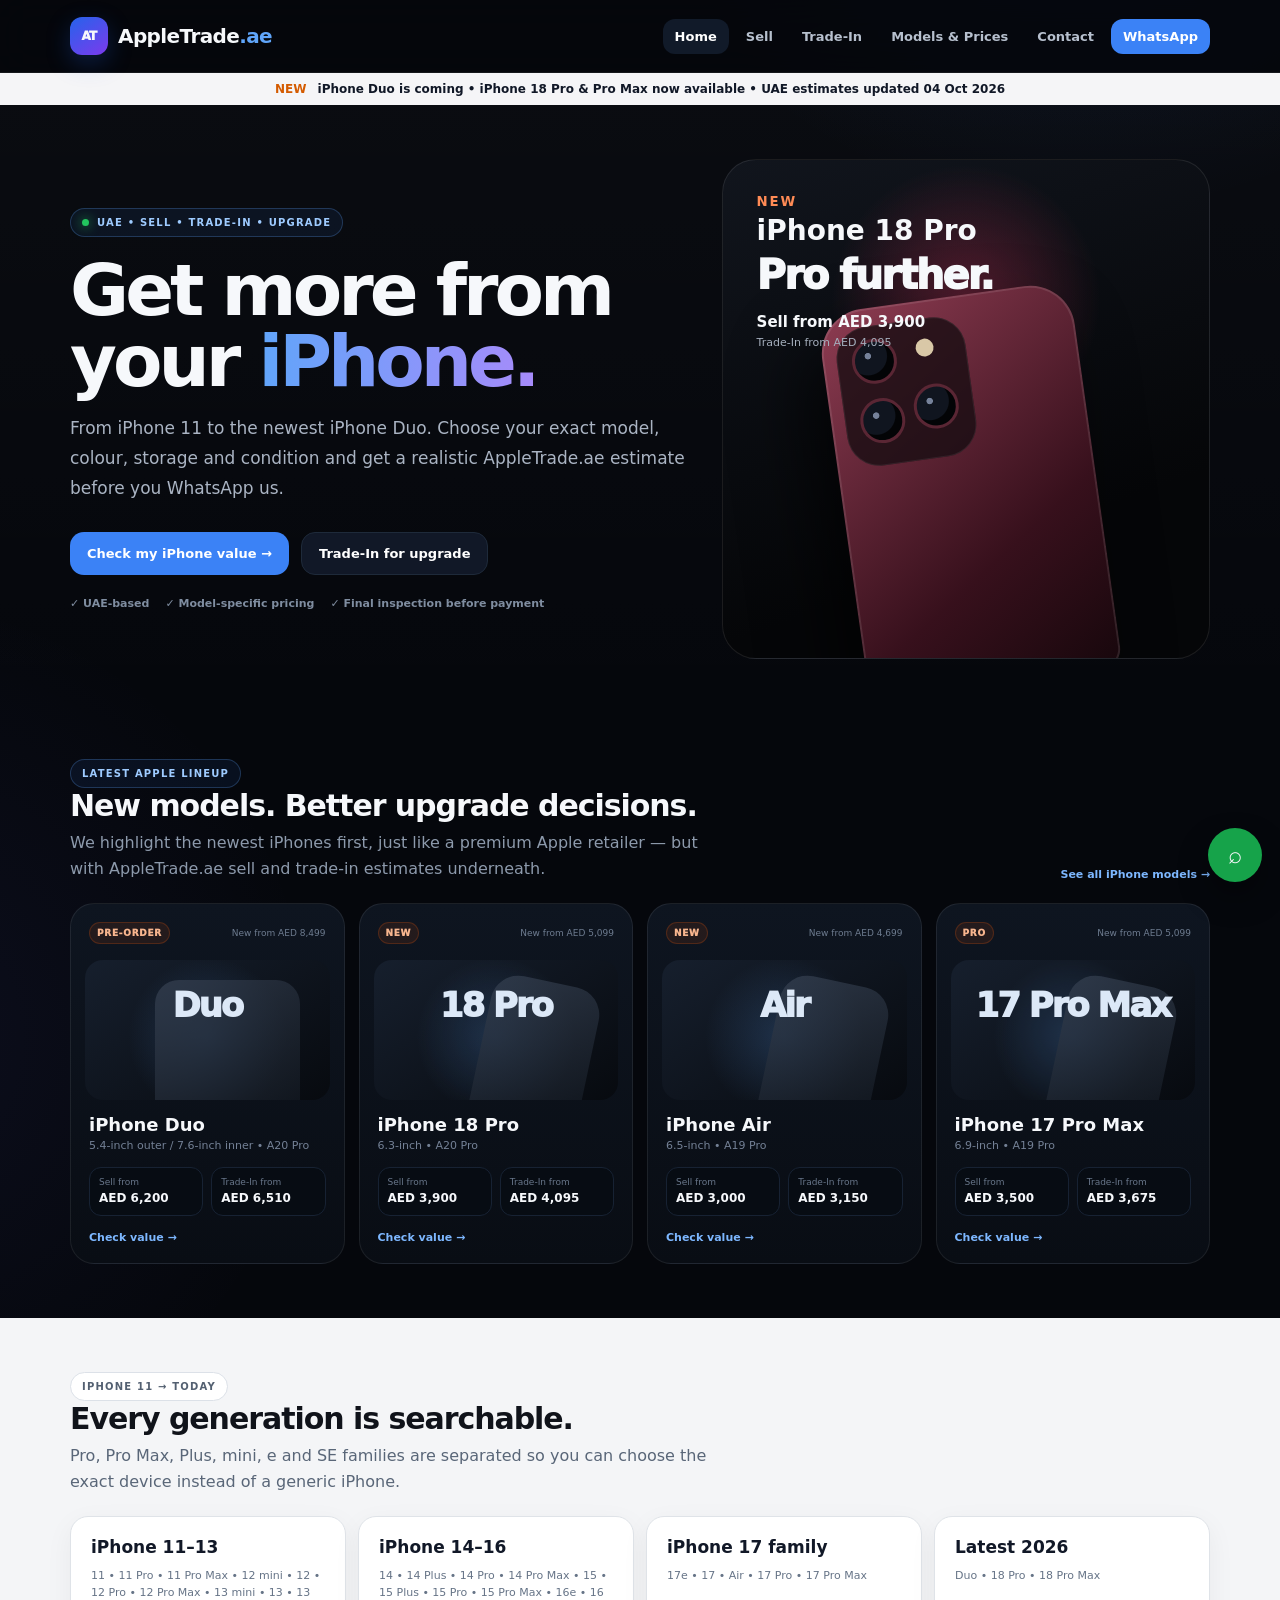
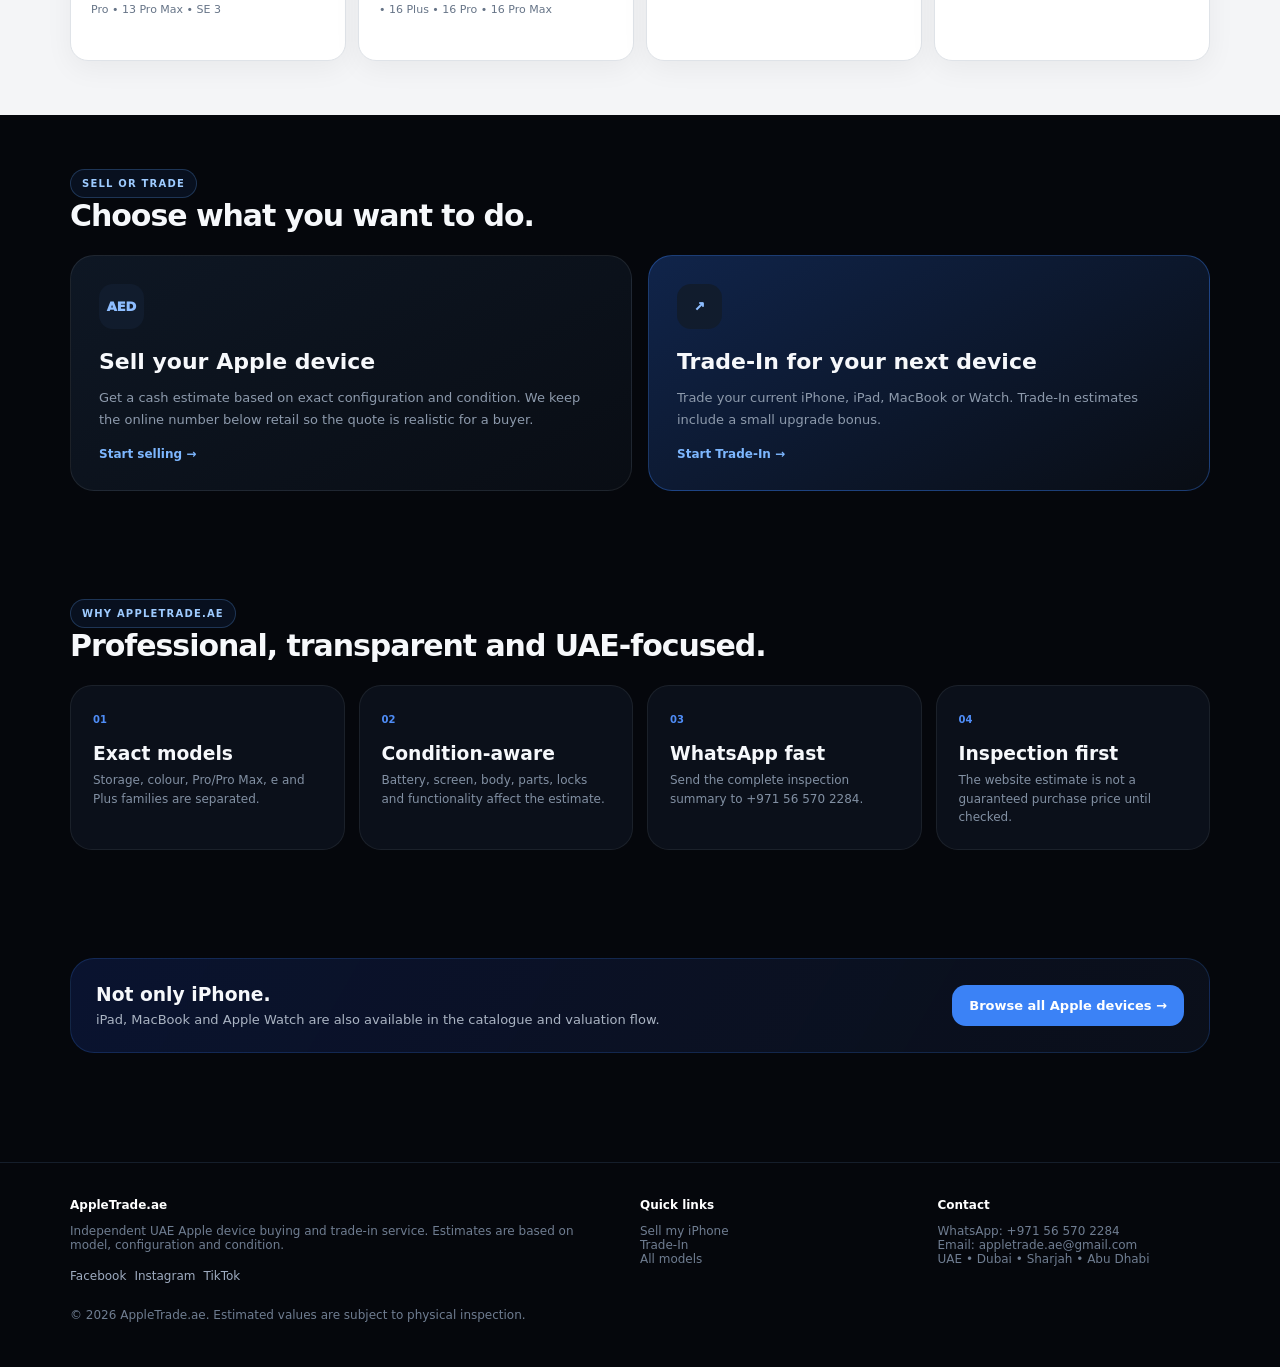
==== commit 76ecd9f4: "Add files via upload" ====
--- a/index.html
+++ b/index.html
@@ -1,7 +1,13 @@
-<!doctype html><html lang="en"><head><meta charset="utf-8"><meta name="viewport" content="width=device-width,initial-scale=1"><meta name="description" content="AppleTrade.ae — UAE Apple device sell and trade-in estimates."><link rel="stylesheet" href="styles.css"><script src="data.js"></script><script src="common.js"></script></head><body><script>
-shell('home','AppleTrade.ae — UAE Apple Device Trade-In',`
-<main><section class="hero"><div class="container hero-grid"><div><div class="eyebrow"><span class="dot"></span> UAE device network active</div><h1>Turn your Apple device into <em>cash.</em></h1><p class="lead">Choose your exact model, colour, storage and condition. Get a fast estimated value, then lock the quote through WhatsApp for physical inspection.</p><div class="actions"><a class="btn btn-primary" href="sell.html">💵 Sell my device</a><a class="btn btn-secondary" href="trade.html">🔄 Trade-In</a></div></div><div class="hero-card"><img class="logo-large" src="assets/logo.png" alt="AppleTrade.ae"><div class="hero-card-bottom"><div class="mini"><b>4 categories</b><small>iPhone • iPad • Mac • Watch</small></div><div class="mini"><b>WhatsApp</b><small>+971 56 570 2284</small></div><div class="mini"><b>UAE</b><small>Dubai • Sharjah • Abu Dhabi</small></div></div></div></div></section>
-<section class="section"><div class="container"><div class="section-head"><div><h2>Choose your device</h2><p>We separated the valuation flow from the catalogue so the homepage stays clean.</p></div></div><div class="grid4"><a class="card device-card" href="sell.html?cat=iphone"><div class="icon">📱</div><h3>iPhone</h3><p class="muted">18 Pro, 17, Air, 17e, 16 and more.</p></a><a class="card device-card" href="sell.html?cat=ipad"><div class="icon">📟</div><h3>iPad</h3><p class="muted">Pro M5, Air, iPad A16 and configurations.</p></a><a class="card device-card" href="sell.html?cat=macbook"><div class="icon">💻</div><h3>MacBook</h3><p class="muted">Air and Pro with chip, memory and SSD.</p></a><a class="card device-card" href="sell.html?cat=watch"><div class="icon">⌚</div><h3>Apple Watch</h3><p class="muted">Ultra 3, Series 11 and SE 3.</p></a></div></div></section>
-<section class="section"><div class="container"><div class="section-head"><div><h2>How it works</h2><p>Simple on mobile, detailed enough for a better quote.</p></div></div><div class="grid3"><div class="card"><div class="stepnum">1</div><h3>Select exact device</h3><p class="muted">Model → colour → storage → memory/connectivity where applicable.</p></div><div class="card"><div class="stepnum">2</div><h3>Grade condition</h3><p class="muted">A+, A, B or C. Final price is confirmed after inspection.</p></div><div class="card"><div class="stepnum">3</div><h3>Lock on WhatsApp</h3><p class="muted">Your selections are sent automatically to AppleTrade.ae.</p></div></div></div></section>
-<section class="section"><div class="container"><div class="band"><div><h3>Want the full specification list?</h3><p>Browse researched colours, storage, memory and connectivity.</p></div><a class="btn btn-primary" href="devices.html">View device catalogue →</a></div></div></section></main>`);
-</script></body></html>+<!doctype html><html lang="en"><head><meta charset="utf-8"><meta name="viewport" content="width=device-width,initial-scale=1"><meta name="description" content="AppleTrade.ae UAE — sell or trade in iPhone 11 through the latest iPhone Duo, plus iPad, MacBook and Apple Watch."><link rel="stylesheet" href="styles.css"><script src="data.js"></script><script src="common.js"></script></head><body><script>
+function latestCard(m,cta){const sell=m.base,trade=Math.round(m.base*1.05);return `<article class="latest-card"><div class="latest-top"><span class="new-badge">${m.badge||'APPLE'}</span><span class="retail">New from AED ${money(m.retail||0)}</span></div><div class="device-visual ${m.id.includes('duo')?'fold':'pro'}"><span>${m.name.replace('iPhone ','')}</span><i></i></div><h3>${m.name}</h3><p>${m.display} • ${m.chip}</p><div class="price-row"><div><small>Sell from</small><b>AED ${money(sell)}</b></div><div><small>Trade-In from</small><b>AED ${money(trade)}</b></div></div><a class="card-link" href="sell.html?cat=iphone">${cta} →</a></article>`}
+shell('home','AppleTrade.ae — Sell & Trade In iPhone in UAE',`
+<main>
+<section class="top-banner"><div class="container"><span>NEW</span> iPhone Duo is coming • iPhone 18 Pro & Pro Max now available • UAE estimates updated 04 Oct 2026</div></section>
+<section class="hero hero-modern"><div class="container hero-grid"><div class="hero-copy"><div class="eyebrow"><span class="dot"></span> UAE • Sell • Trade-In • Upgrade</div><h1>Get more from your <em>iPhone.</em></h1><p class="lead">From iPhone 11 to the newest iPhone Duo. Choose your exact model, colour, storage and condition and get a realistic AppleTrade.ae estimate before you WhatsApp us.</p><div class="actions"><a class="btn btn-primary" href="sell.html?cat=iphone">Check my iPhone value →</a><a class="btn btn-secondary" href="trade.html?cat=iphone">Trade-In for upgrade</a></div><div class="trust-row"><span>✓ UAE-based</span><span>✓ Model-specific pricing</span><span>✓ Final inspection before payment</span></div></div><div class="hero-product"><div class="hero-product-copy"><small>NEW</small><strong>iPhone 18 Pro</strong><span>Pro further.</span><b>Sell from AED 3,900</b><em>Trade-In from AED 4,095</em></div><div class="hero-phone"><div class="camera c1"></div><div class="camera c2"></div><div class="camera c3"></div><div class="flash"></div></div></div></div></section>
+<section class="section latest-section"><div class="container"><div class="section-head"><div><div class="eyebrow">LATEST APPLE LINEUP</div><h2>New models. Better upgrade decisions.</h2><p>We highlight the newest iPhones first, just like a premium Apple retailer — but with AppleTrade.ae sell and trade-in estimates underneath.</p></div><a class="text-link" href="devices.html">See all iPhone models →</a></div><div class="latest-grid">${latestCard(CATALOG.iphone.models[0],'Check value')}${latestCard(CATALOG.iphone.models[1],'Check value')}${latestCard(CATALOG.iphone.models[3],'Check value')}${latestCard(CATALOG.iphone.models[4],'Check value')}</div></div></section>
+<section class="section light-section"><div class="container"><div class="section-head"><div><div class="eyebrow">IPHONE 11 → TODAY</div><h2>Every generation is searchable.</h2><p>Pro, Pro Max, Plus, mini, e and SE families are separated so you can choose the exact device instead of a generic iPhone.</p></div></div><div class="range-grid"><a href="sell.html?cat=iphone" class="range-card"><b>iPhone 11–13</b><span>11 • 11 Pro • 11 Pro Max • 12 mini • 12 • 12 Pro • 12 Pro Max • 13 mini • 13 • 13 Pro • 13 Pro Max • SE 3</span></a><a href="sell.html?cat=iphone" class="range-card"><b>iPhone 14–16</b><span>14 • 14 Plus • 14 Pro • 14 Pro Max • 15 • 15 Plus • 15 Pro • 15 Pro Max • 16e • 16 • 16 Plus • 16 Pro • 16 Pro Max</span></a><a href="sell.html?cat=iphone" class="range-card"><b>iPhone 17 family</b><span>17e • 17 • Air • 17 Pro • 17 Pro Max</span></a><a href="sell.html?cat=iphone" class="range-card"><b>Latest 2026</b><span>Duo • 18 Pro • 18 Pro Max</span></a></div></div></section>
+<section class="section"><div class="container"><div class="section-head"><div><div class="eyebrow">SELL OR TRADE</div><h2>Choose what you want to do.</h2></div></div><div class="grid2"><a class="service-card" href="sell.html"><div class="service-icon">AED</div><h3>Sell your Apple device</h3><p>Get a cash estimate based on exact configuration and condition. We keep the online number below retail so the quote is realistic for a buyer.</p><span>Start selling →</span></a><a class="service-card featured" href="trade.html"><div class="service-icon">↗</div><h3>Trade-In for your next device</h3><p>Trade your current iPhone, iPad, MacBook or Watch. Trade-In estimates include a small upgrade bonus.</p><span>Start Trade-In →</span></a></div></div></section>
+<section class="section"><div class="container"><div class="section-head"><div><div class="eyebrow">WHY APPLETRADE.AE</div><h2>Professional, transparent and UAE-focused.</h2></div></div><div class="grid4"><div class="card feature-card"><b>01</b><h3>Exact models</h3><p>Storage, colour, Pro/Pro Max, e and Plus families are separated.</p></div><div class="card feature-card"><b>02</b><h3>Condition-aware</h3><p>Battery, screen, body, parts, locks and functionality affect the estimate.</p></div><div class="card feature-card"><b>03</b><h3>WhatsApp fast</h3><p>Send the complete inspection summary to +971 56 570 2284.</p></div><div class="card feature-card"><b>04</b><h3>Inspection first</h3><p>The website estimate is not a guaranteed purchase price until checked.</p></div></div></div></section>
+<section class="section"><div class="container"><div class="band"><div><h3>Not only iPhone.</h3><p>iPad, MacBook and Apple Watch are also available in the catalogue and valuation flow.</p></div><a class="btn btn-primary" href="devices.html">Browse all Apple devices →</a></div></div></section>
+</main>`);
+</script></body></html>
--- a/styles.css
+++ b/styles.css
@@ -15,3 +15,9 @@
 
 /* Advanced inspection controls */
 .inspection-grid{display:grid;grid-template-columns:repeat(2,1fr);gap:13px}.check-group{border:1px solid var(--line);border-radius:16px;padding:14px;background:#090f18}.check-group label{display:block;color:#a8b3c2;text-transform:uppercase;letter-spacing:.07em;font-size:9px;font-weight:900;margin-bottom:7px}.check-group select{width:100%;padding:11px 12px;background:#070c13;color:#fff;border:1px solid #253247;border-radius:11px}.breakdown{display:grid;gap:7px;text-align:left;margin:18px 0}.breakdown-row{display:flex;justify-content:space-between;gap:10px;color:#98a5b6;font-size:11px}.breakdown-row b{color:#fff}.breakdown-row.total{border-top:1px solid #243144;padding-top:10px;margin-top:3px;font-size:12px}.red{color:#fca5a5!important}.green{color:#86efac!important}.warn{border:1px solid rgba(245,158,11,.22);background:rgba(245,158,11,.07);color:#fcd34d;border-radius:13px;padding:11px;font-size:11px;line-height:1.5}.reject{border:1px solid rgba(239,68,68,.3);background:rgba(127,29,29,.14);color:#fca5a5;border-radius:13px;padding:12px;font-size:11px;line-height:1.5}.small-note{font-size:10px;color:#64748b;line-height:1.5;margin-top:7px}@media(max-width:620px){.inspection-grid{grid-template-columns:1fr}}
+/* Apple-retail-inspired 2026 refresh — original AppleTrade.ae design, not a copy of any retailer site. */
+.brand-mark{width:38px;height:38px;border-radius:12px;display:grid;place-items:center;background:linear-gradient(145deg,#2563eb,#7c3aed);font-size:12px;font-weight:950;letter-spacing:-.06em;box-shadow:0 8px 24px rgba(37,99,235,.25)}
+.top-banner{background:#f5f5f7;color:#111827;text-align:center;padding:9px 0;font-size:12px;font-weight:750}.top-banner span{color:#d45b00;margin-right:7px}
+.hero-modern{padding:54px 0 70px;background:linear-gradient(180deg,rgba(255,255,255,.02),transparent)}.hero-copy h1{max-width:720px}.trust-row{display:flex;gap:16px;flex-wrap:wrap;margin-top:22px;color:#7f8da0;font-size:11px;font-weight:800}.hero-product{min-height:500px;border-radius:34px;background:radial-gradient(circle at 50% 28%,rgba(145,39,68,.55),transparent 31%),linear-gradient(160deg,#11151d,#050608 72%);position:relative;overflow:hidden;border:1px solid rgba(255,255,255,.09);display:flex;align-items:flex-end;justify-content:center}.hero-product-copy{position:absolute;top:34px;left:34px;z-index:3;display:grid;gap:5px}.hero-product-copy small{color:#ff8b55;font-weight:900;letter-spacing:.14em}.hero-product-copy strong{font-size:28px}.hero-product-copy span{font-size:40px;font-weight:950;letter-spacing:-.05em}.hero-product-copy b{font-size:15px;margin-top:10px}.hero-product-copy em{font-style:normal;color:#a5afbd;font-size:11px}.hero-phone{width:255px;height:390px;border-radius:45px 45px 20px 20px;background:linear-gradient(145deg,#8e3c52,#37101c 65%,#17070c);transform:rotate(-8deg) translateY(28px);box-shadow:-25px 35px 70px rgba(0,0,0,.65),inset 0 0 0 2px rgba(255,255,255,.1);position:relative}.hero-phone:before{content:"";position:absolute;left:14px;top:18px;width:130px;height:140px;border-radius:32px;background:rgba(24,13,18,.8);box-shadow:inset 0 0 0 1px rgba(255,255,255,.07)}.camera{position:absolute;width:45px;height:45px;border-radius:50%;background:radial-gradient(circle at 35% 35%,#76829a 0 8%,#10151f 10% 52%,#030406 55%);border:3px solid #5a2634;z-index:2}.c1{left:29px;top:31px}.c2{left:84px;top:84px}.c3{left:29px;top:91px}.flash{position:absolute;left:94px;top:38px;width:18px;height:18px;border-radius:50%;background:#d9c8a7;z-index:2}.latest-section{padding-top:30px}.latest-grid{display:grid;grid-template-columns:repeat(4,1fr);gap:14px}.latest-card{border:1px solid rgba(255,255,255,.08);border-radius:24px;background:linear-gradient(180deg,#0e1520,#090d14);padding:18px;min-height:360px;overflow:hidden;transition:.2s}.latest-card:hover{transform:translateY(-4px);border-color:rgba(96,165,250,.4)}.latest-top{display:flex;justify-content:space-between;gap:8px;align-items:center}.new-badge,.mini-badge{font-size:9px;font-weight:950;letter-spacing:.08em;color:#f7b58e;background:rgba(234,88,12,.1);border:1px solid rgba(234,88,12,.22);padding:5px 7px;border-radius:999px}.retail{font-size:9px;color:#6e7c90}.device-visual{height:140px;margin:16px -4px 14px;border-radius:18px;background:radial-gradient(circle at 50% 55%,rgba(96,165,250,.2),transparent 55%),linear-gradient(145deg,#161f2d,#070a0f);display:grid;place-items:center;position:relative;overflow:hidden}.device-visual span{font-size:34px;font-weight:950;letter-spacing:-.06em;color:#dce8f7;z-index:2}.device-visual:after{content:"";position:absolute;width:110px;height:170px;border-radius:28px;background:linear-gradient(145deg,#364152,#0c1118);transform:rotate(12deg);right:30px;bottom:-50px;opacity:.75}.device-visual.fold:after{width:145px;transform:rotate(0);border-radius:24px}.latest-card h3{margin:0 0 4px;font-size:18px}.latest-card p{color:#748196;font-size:11px;margin:0 0 15px}.price-row{display:grid;grid-template-columns:1fr 1fr;gap:8px}.price-row div{background:#070c13;border:1px solid #172233;border-radius:12px;padding:9px}.price-row small{display:block;color:#68768a;font-size:9px}.price-row b{font-size:12px}.card-link,.text-link{display:inline-block;margin-top:15px;color:#7db7ff;font-size:11px;font-weight:900}.light-section{background:#f4f5f7;color:#111827}.light-section .eyebrow{background:#fff;color:#536071;border-color:#dce1e8}.light-section h2{color:#10131a}.light-section .section-head p{color:#596678}.range-grid{display:grid;grid-template-columns:repeat(4,1fr);gap:12px}.range-card{background:#fff;border:1px solid #dfe3e8;border-radius:18px;padding:20px;min-height:145px;box-shadow:0 8px 28px rgba(0,0,0,.05)}.range-card b{display:block;font-size:17px;margin-bottom:10px}.range-card span{display:block;color:#667487;font-size:11px;line-height:1.55}.service-card{border:1px solid rgba(255,255,255,.08);border-radius:24px;padding:28px;background:linear-gradient(150deg,#0e1724,#090d14);min-height:230px}.service-card.featured{border-color:rgba(59,130,246,.35);background:linear-gradient(150deg,#10244a,#090d14)}.service-icon{width:45px;height:45px;border-radius:14px;background:#111c2d;display:grid;place-items:center;color:#8dbdff;font-size:13px;font-weight:950;margin-bottom:20px}.service-card h3{font-size:22px;margin:0 0 9px}.service-card p{color:#8d9aac;font-size:13px;line-height:1.65;max-width:620px}.service-card span{color:#7db7ff;font-size:12px;font-weight:900}.feature-card b{color:#4f8df7;font-size:10px}.feature-card h3{margin:16px 0 7px}.feature-card p{margin:0;color:#8290a3;font-size:12px;line-height:1.55}.small-btn{display:inline-block;border:1px solid #26364c;border-radius:9px;padding:6px 9px;color:#9ecbff;font-size:10px;font-weight:900}.wide-table{min-width:1200px}.wide-table th,.wide-table td{font-size:11px}.wide-table th{position:sticky;top:0;z-index:2}.wide-table td:nth-child(5),.wide-table td:nth-child(6){white-space:nowrap}
+@media(max-width:1000px){.latest-grid,.range-grid{grid-template-columns:repeat(2,1fr)}.hero-product{min-height:430px}.hero-phone{height:330px;width:215px}}
+@media(max-width:620px){.latest-grid,.range-grid{grid-template-columns:1fr}.hero-modern{padding-top:38px}.hero-product{min-height:420px;margin-top:8px}.hero-product-copy{left:22px;top:22px}.hero-product-copy span{font-size:32px}.hero-phone{height:300px;width:195px}.top-banner{font-size:10px}.trust-row{gap:9px}.price-row{grid-template-columns:1fr}}
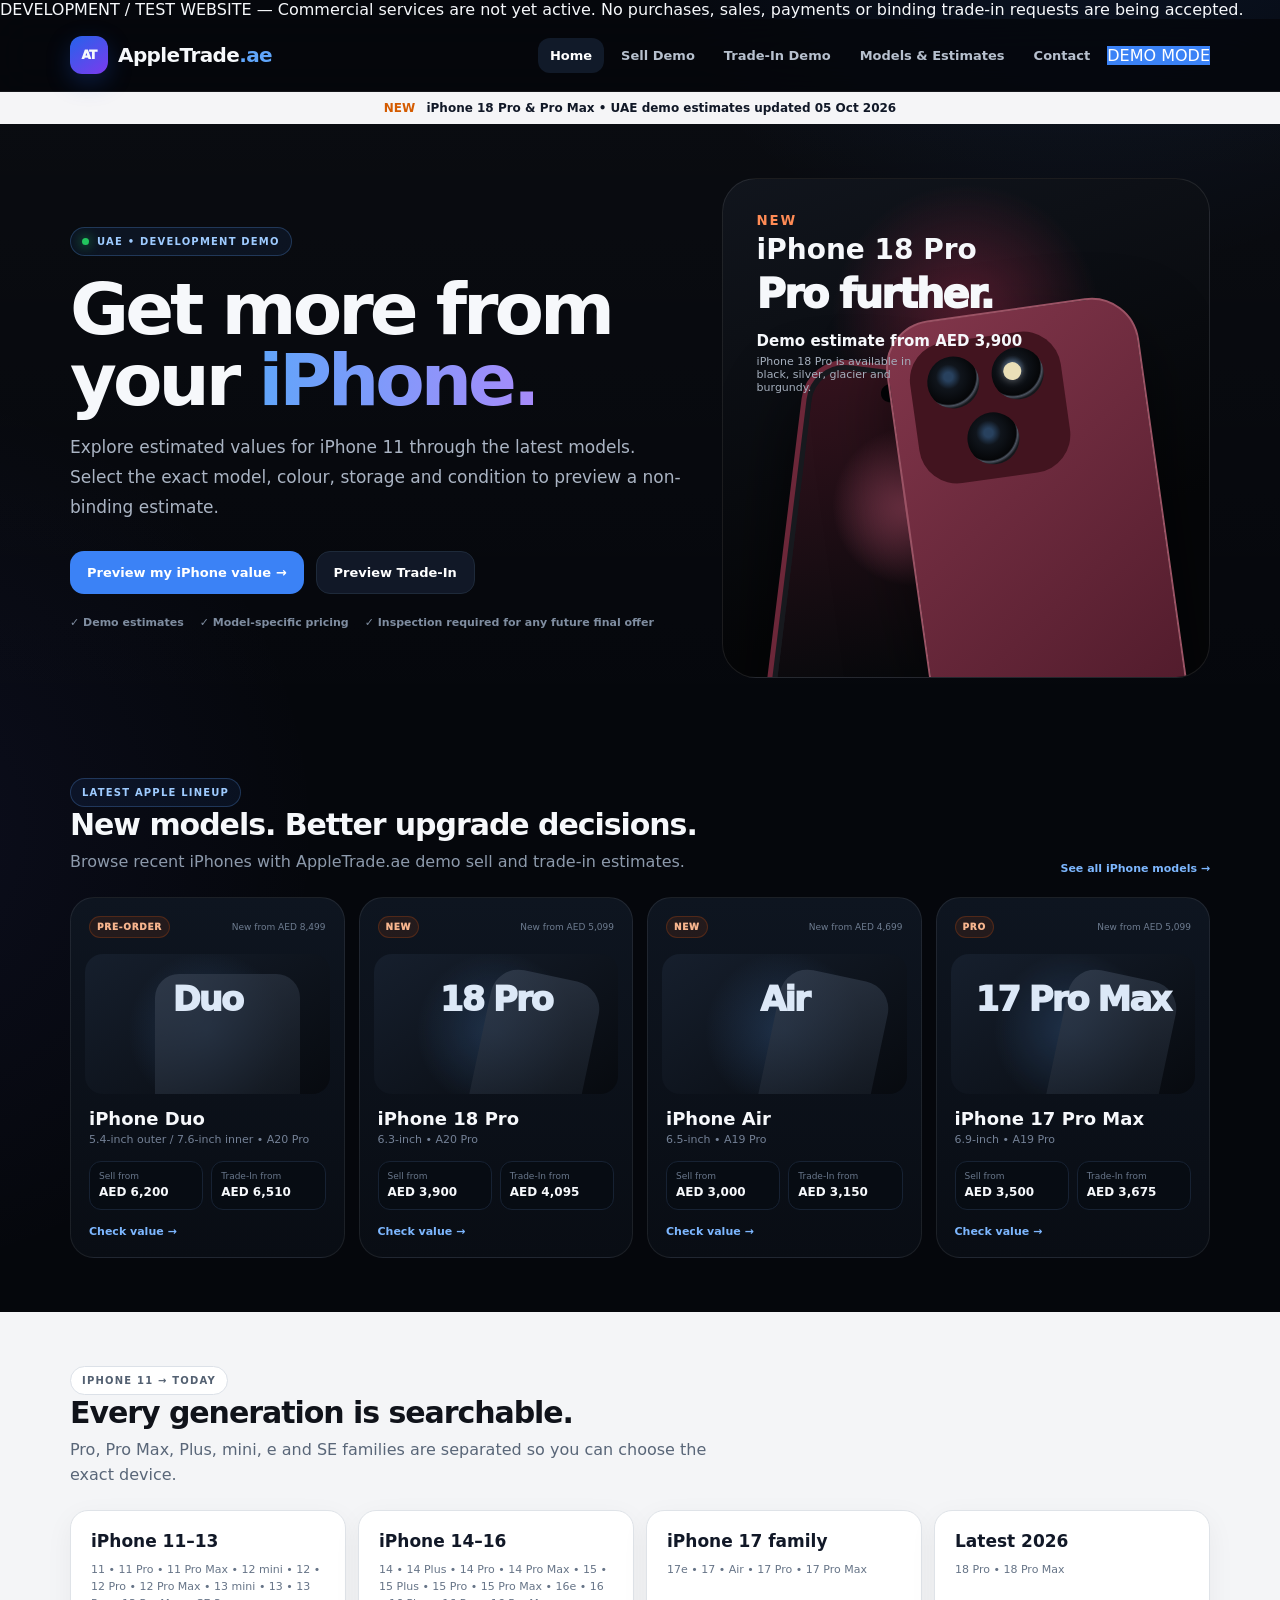
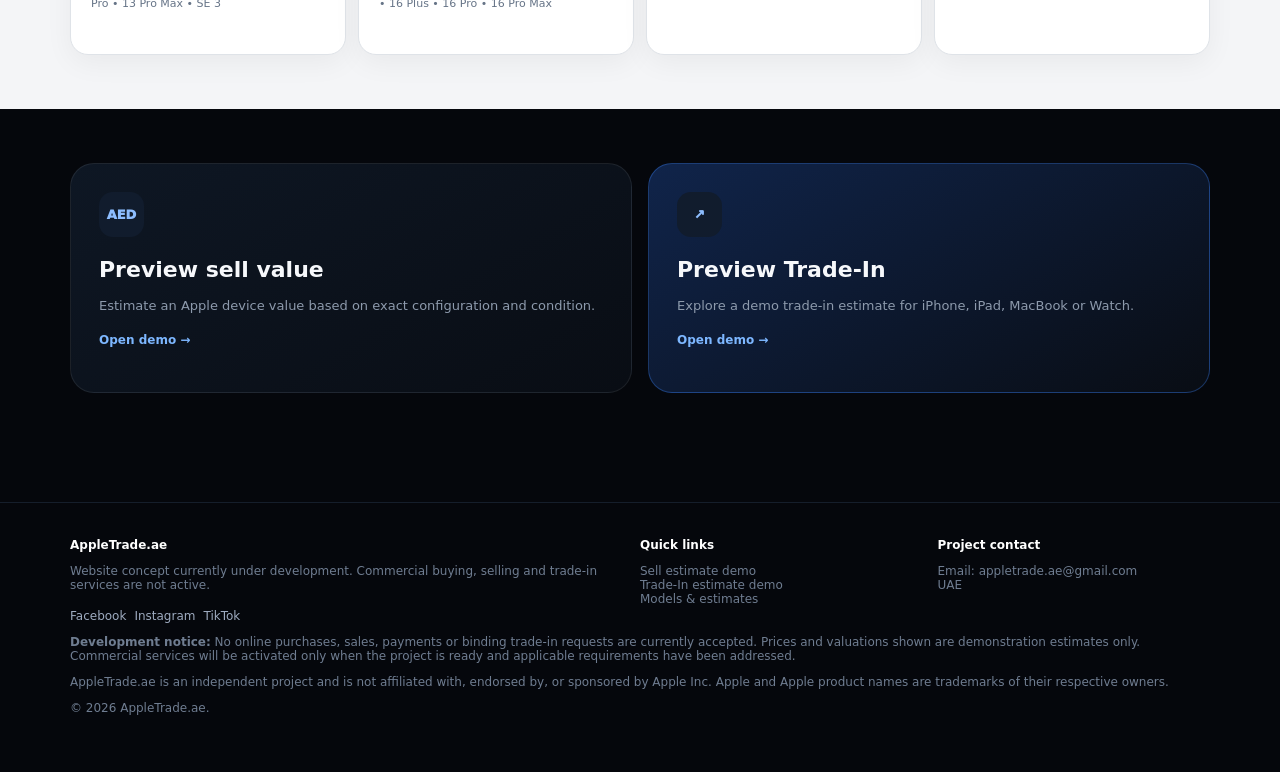
==== commit 39b62d11: "Replace homepage iPhone 18 Pro art with accurate premium front and rear presentation" ====
--- a/index.html
+++ b/index.html
@@ -1,13 +1,4 @@
-<!doctype html><html lang="en"><head><meta charset="utf-8"><meta name="viewport" content="width=device-width,initial-scale=1"><meta name="description" content="AppleTrade.ae UAE — sell or trade in iPhone 11 through the latest iPhone Duo, plus iPad, MacBook and Apple Watch."><link rel="stylesheet" href="styles.css"><script src="data.js"></script><script src="common.js"></script></head><body><script>
+<!doctype html><html lang="en"><head><meta charset="utf-8"><meta name="viewport" content="width=device-width,initial-scale=1"><meta name="description" content="AppleTrade.ae UAE — Apple device valuation demo."><link rel="stylesheet" href="styles.css"><script src="data.js"></script><script src="common.js"></script><style>.hero18{position:absolute;inset:0;overflow:hidden}.hero18 .back{position:absolute;width:255px;height:480px;border-radius:48px;background:linear-gradient(145deg,#82364b,#4b1828);right:42px;bottom:-110px;transform:rotate(-8deg);box-shadow:0 35px 70px #0008;border:2px solid #9b5365}.hero18 .camplate{position:absolute;left:20px;top:22px;width:152px;height:142px;border-radius:38px;background:#42141f}.hero18 .lens{position:absolute;width:52px;height:52px;border-radius:50%;background:radial-gradient(circle at 42% 38%,#28415e 0 10%,#10151c 28%,#050608 62%,#4c5360 66%,#15171b 72%)}.hero18 .l1{left:17px;top:15px}.hero18 .l2{left:82px;top:15px}.hero18 .l3{left:49px;top:76px}.hero18 .flash{position:absolute;right:15px;top:29px;width:18px;height:18px;border-radius:50%;background:#eadfb8;box-shadow:0 0 8px #fff6}.hero18 .front{position:absolute;width:225px;height:445px;border-radius:44px;background:#17191e;right:205px;bottom:-135px;transform:rotate(7deg);border:5px solid #6c2739;box-shadow:0 35px 70px #000a;overflow:hidden}.hero18 .screen{position:absolute;inset:5px;border-radius:35px;background:radial-gradient(circle at 55% 30%,#8f4058,transparent 25%),linear-gradient(160deg,#35131e,#08090c 68%)}.hero18 .island{position:absolute;top:14px;left:50%;transform:translateX(-50%);width:70px;height:18px;border-radius:20px;background:#020305}.hero-product-copy{z-index:5}.hero-product-copy em{max-width:190px}@media(max-width:620px){.hero18 .back{right:-5px;transform:scale(.82) rotate(-8deg);transform-origin:bottom right}.hero18 .front{right:120px;transform:scale(.78) rotate(7deg);transform-origin:bottom right}}</style></head><body><script>
 function latestCard(m,cta){const sell=m.base,trade=Math.round(m.base*1.05);return `<article class="latest-card"><div class="latest-top"><span class="new-badge">${m.badge||'APPLE'}</span><span class="retail">New from AED ${money(m.retail||0)}</span></div><div class="device-visual ${m.id.includes('duo')?'fold':'pro'}"><span>${m.name.replace('iPhone ','')}</span><i></i></div><h3>${m.name}</h3><p>${m.display} • ${m.chip}</p><div class="price-row"><div><small>Sell from</small><b>AED ${money(sell)}</b></div><div><small>Trade-In from</small><b>AED ${money(trade)}</b></div></div><a class="card-link" href="sell.html?cat=iphone">${cta} →</a></article>`}
-shell('home','AppleTrade.ae — Sell & Trade In iPhone in UAE',`
-<main>
-<section class="top-banner"><div class="container"><span>NEW</span> iPhone Duo is coming • iPhone 18 Pro & Pro Max now available • UAE estimates updated 04 Oct 2026</div></section>
-<section class="hero hero-modern"><div class="container hero-grid"><div class="hero-copy"><div class="eyebrow"><span class="dot"></span> UAE • Sell • Trade-In • Upgrade</div><h1>Get more from your <em>iPhone.</em></h1><p class="lead">From iPhone 11 to the newest iPhone Duo. Choose your exact model, colour, storage and condition and get a realistic AppleTrade.ae estimate before you WhatsApp us.</p><div class="actions"><a class="btn btn-primary" href="sell.html?cat=iphone">Check my iPhone value →</a><a class="btn btn-secondary" href="trade.html?cat=iphone">Trade-In for upgrade</a></div><div class="trust-row"><span>✓ UAE-based</span><span>✓ Model-specific pricing</span><span>✓ Final inspection before payment</span></div></div><div class="hero-product"><div class="hero-product-copy"><small>NEW</small><strong>iPhone 18 Pro</strong><span>Pro further.</span><b>Sell from AED 3,900</b><em>Trade-In from AED 4,095</em></div><div class="hero-phone"><div class="camera c1"></div><div class="camera c2"></div><div class="camera c3"></div><div class="flash"></div></div></div></div></section>
-<section class="section latest-section"><div class="container"><div class="section-head"><div><div class="eyebrow">LATEST APPLE LINEUP</div><h2>New models. Better upgrade decisions.</h2><p>We highlight the newest iPhones first, just like a premium Apple retailer — but with AppleTrade.ae sell and trade-in estimates underneath.</p></div><a class="text-link" href="devices.html">See all iPhone models →</a></div><div class="latest-grid">${latestCard(CATALOG.iphone.models[0],'Check value')}${latestCard(CATALOG.iphone.models[1],'Check value')}${latestCard(CATALOG.iphone.models[3],'Check value')}${latestCard(CATALOG.iphone.models[4],'Check value')}</div></div></section>
-<section class="section light-section"><div class="container"><div class="section-head"><div><div class="eyebrow">IPHONE 11 → TODAY</div><h2>Every generation is searchable.</h2><p>Pro, Pro Max, Plus, mini, e and SE families are separated so you can choose the exact device instead of a generic iPhone.</p></div></div><div class="range-grid"><a href="sell.html?cat=iphone" class="range-card"><b>iPhone 11–13</b><span>11 • 11 Pro • 11 Pro Max • 12 mini • 12 • 12 Pro • 12 Pro Max • 13 mini • 13 • 13 Pro • 13 Pro Max • SE 3</span></a><a href="sell.html?cat=iphone" class="range-card"><b>iPhone 14–16</b><span>14 • 14 Plus • 14 Pro • 14 Pro Max • 15 • 15 Plus • 15 Pro • 15 Pro Max • 16e • 16 • 16 Plus • 16 Pro • 16 Pro Max</span></a><a href="sell.html?cat=iphone" class="range-card"><b>iPhone 17 family</b><span>17e • 17 • Air • 17 Pro • 17 Pro Max</span></a><a href="sell.html?cat=iphone" class="range-card"><b>Latest 2026</b><span>Duo • 18 Pro • 18 Pro Max</span></a></div></div></section>
-<section class="section"><div class="container"><div class="section-head"><div><div class="eyebrow">SELL OR TRADE</div><h2>Choose what you want to do.</h2></div></div><div class="grid2"><a class="service-card" href="sell.html"><div class="service-icon">AED</div><h3>Sell your Apple device</h3><p>Get a cash estimate based on exact configuration and condition. We keep the online number below retail so the quote is realistic for a buyer.</p><span>Start selling →</span></a><a class="service-card featured" href="trade.html"><div class="service-icon">↗</div><h3>Trade-In for your next device</h3><p>Trade your current iPhone, iPad, MacBook or Watch. Trade-In estimates include a small upgrade bonus.</p><span>Start Trade-In →</span></a></div></div></section>
-<section class="section"><div class="container"><div class="section-head"><div><div class="eyebrow">WHY APPLETRADE.AE</div><h2>Professional, transparent and UAE-focused.</h2></div></div><div class="grid4"><div class="card feature-card"><b>01</b><h3>Exact models</h3><p>Storage, colour, Pro/Pro Max, e and Plus families are separated.</p></div><div class="card feature-card"><b>02</b><h3>Condition-aware</h3><p>Battery, screen, body, parts, locks and functionality affect the estimate.</p></div><div class="card feature-card"><b>03</b><h3>WhatsApp fast</h3><p>Send the complete inspection summary to +971 56 570 2284.</p></div><div class="card feature-card"><b>04</b><h3>Inspection first</h3><p>The website estimate is not a guaranteed purchase price until checked.</p></div></div></div></section>
-<section class="section"><div class="container"><div class="band"><div><h3>Not only iPhone.</h3><p>iPad, MacBook and Apple Watch are also available in the catalogue and valuation flow.</p></div><a class="btn btn-primary" href="devices.html">Browse all Apple devices →</a></div></div></section>
-</main>`);
-</script></body></html>
+shell('home','AppleTrade.ae — Apple Device Valuation Demo',`<main><section class="top-banner"><div class="container"><span>NEW</span> iPhone 18 Pro & Pro Max • UAE demo estimates updated 05 Oct 2026</div></section><section class="hero hero-modern"><div class="container hero-grid"><div class="hero-copy"><div class="eyebrow"><span class="dot"></span> UAE • DEVELOPMENT DEMO</div><h1>Get more from your <em>iPhone.</em></h1><p class="lead">Explore estimated values for iPhone 11 through the latest models. Select the exact model, colour, storage and condition to preview a non-binding estimate.</p><div class="actions"><a class="btn btn-primary" href="sell.html?cat=iphone">Preview my iPhone value →</a><a class="btn btn-secondary" href="trade.html?cat=iphone">Preview Trade-In</a></div><div class="trust-row"><span>✓ Demo estimates</span><span>✓ Model-specific pricing</span><span>✓ Inspection required for any future final offer</span></div></div><div class="hero-product"><div class="hero-product-copy"><small>NEW</small><strong>iPhone 18 Pro</strong><span>Pro further.</span><b>Demo estimate from AED 3,900</b><em>iPhone 18 Pro is available in black, silver, glacier and burgundy.</em></div><div class="hero18"><div class="front"><div class="screen"></div><div class="island"></div></div><div class="back"><div class="camplate"><i class="lens l1"></i><i class="lens l2"></i><i class="lens l3"></i><i class="flash"></i></div></div></div></div></div></section><section class="section latest-section"><div class="container"><div class="section-head"><div><div class="eyebrow">LATEST APPLE LINEUP</div><h2>New models. Better upgrade decisions.</h2><p>Browse recent iPhones with AppleTrade.ae demo sell and trade-in estimates.</p></div><a class="text-link" href="devices.html">See all iPhone models →</a></div><div class="latest-grid">${latestCard(CATALOG.iphone.models[0],'Check value')}${latestCard(CATALOG.iphone.models[1],'Check value')}${latestCard(CATALOG.iphone.models[3],'Check value')}${latestCard(CATALOG.iphone.models[4],'Check value')}</div></div></section><section class="section light-section"><div class="container"><div class="section-head"><div><div class="eyebrow">IPHONE 11 → TODAY</div><h2>Every generation is searchable.</h2><p>Pro, Pro Max, Plus, mini, e and SE families are separated so you can choose the exact device.</p></div></div><div class="range-grid"><a href="sell.html?cat=iphone" class="range-card"><b>iPhone 11–13</b><span>11 • 11 Pro • 11 Pro Max • 12 mini • 12 • 12 Pro • 12 Pro Max • 13 mini • 13 • 13 Pro • 13 Pro Max • SE 3</span></a><a href="sell.html?cat=iphone" class="range-card"><b>iPhone 14–16</b><span>14 • 14 Plus • 14 Pro • 14 Pro Max • 15 • 15 Plus • 15 Pro • 15 Pro Max • 16e • 16 • 16 Plus • 16 Pro • 16 Pro Max</span></a><a href="sell.html?cat=iphone" class="range-card"><b>iPhone 17 family</b><span>17e • 17 • Air • 17 Pro • 17 Pro Max</span></a><a href="sell.html?cat=iphone" class="range-card"><b>Latest 2026</b><span>18 Pro • 18 Pro Max</span></a></div></div></section><section class="section"><div class="container"><div class="grid2"><a class="service-card" href="sell.html"><div class="service-icon">AED</div><h3>Preview sell value</h3><p>Estimate an Apple device value based on exact configuration and condition.</p><span>Open demo →</span></a><a class="service-card featured" href="trade.html"><div class="service-icon">↗</div><h3>Preview Trade-In</h3><p>Explore a demo trade-in estimate for iPhone, iPad, MacBook or Watch.</p><span>Open demo →</span></a></div></div></section></main>`);
+</script></body></html>
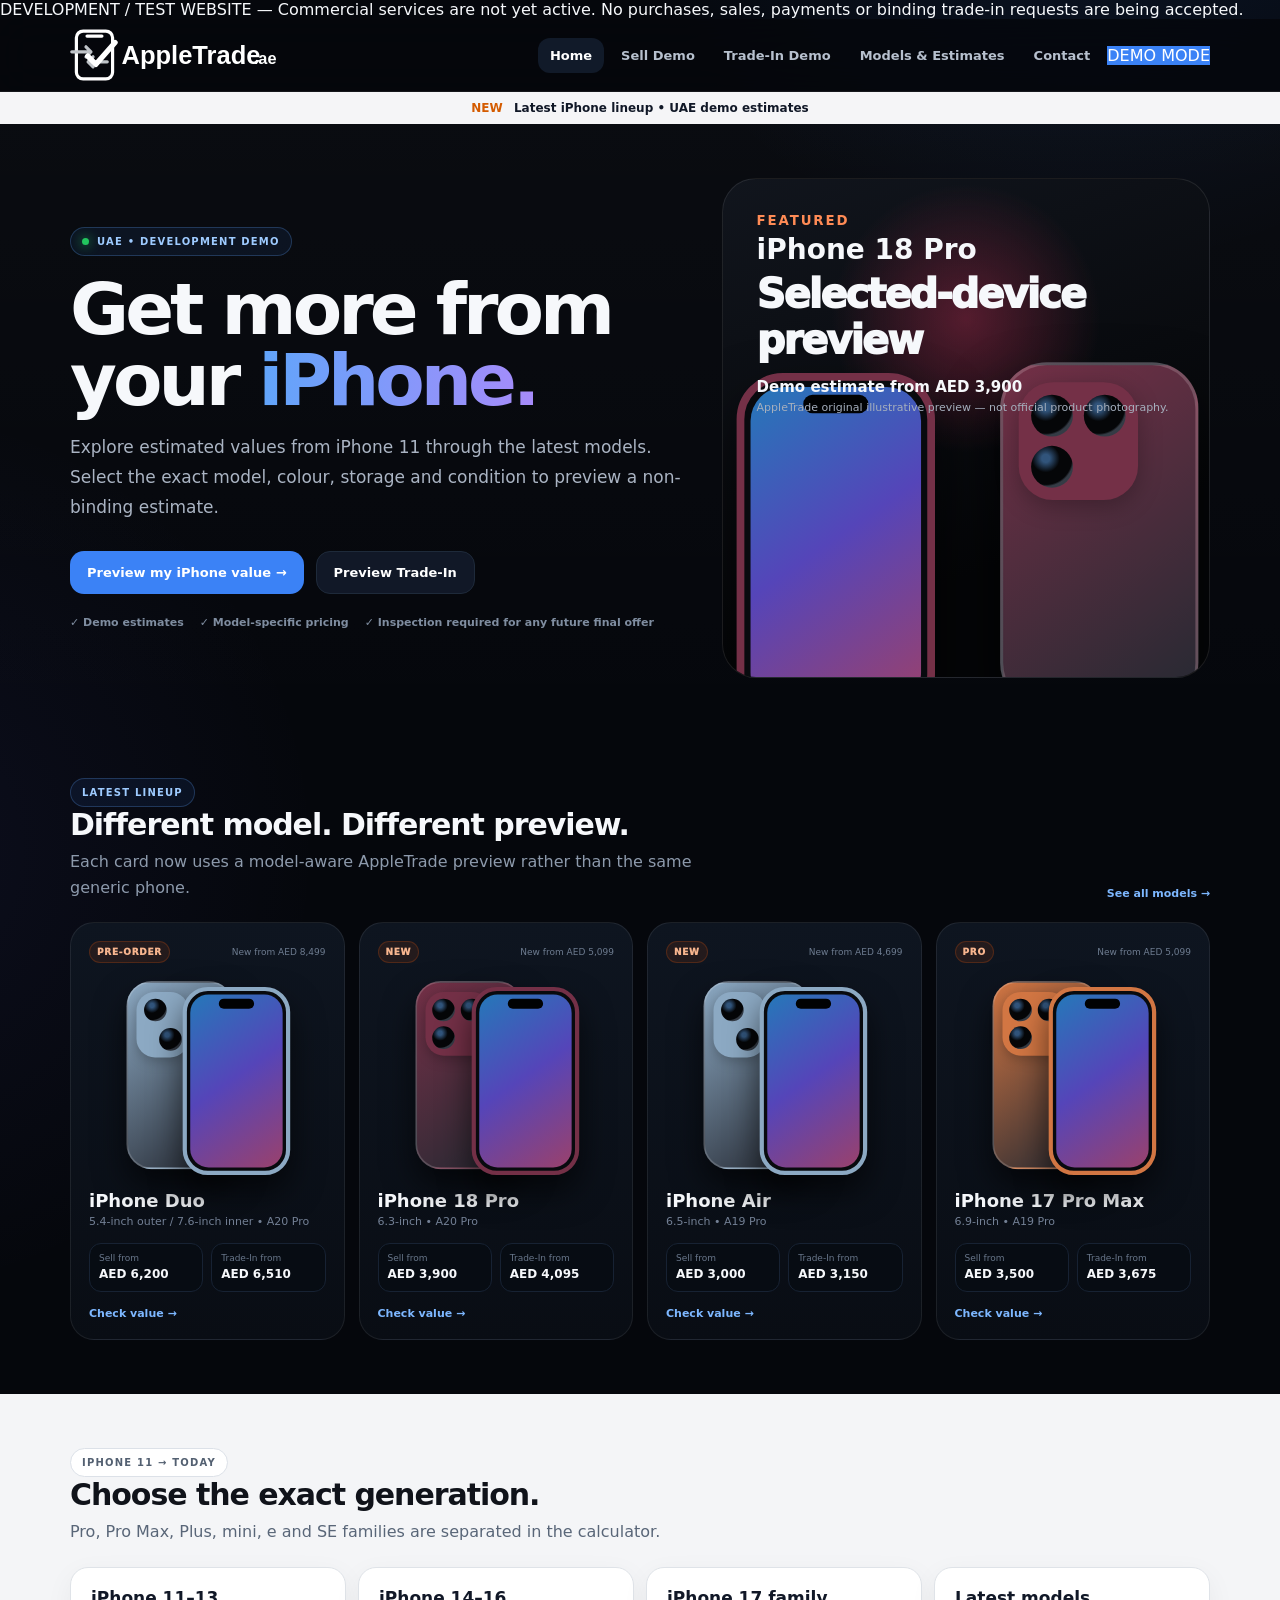
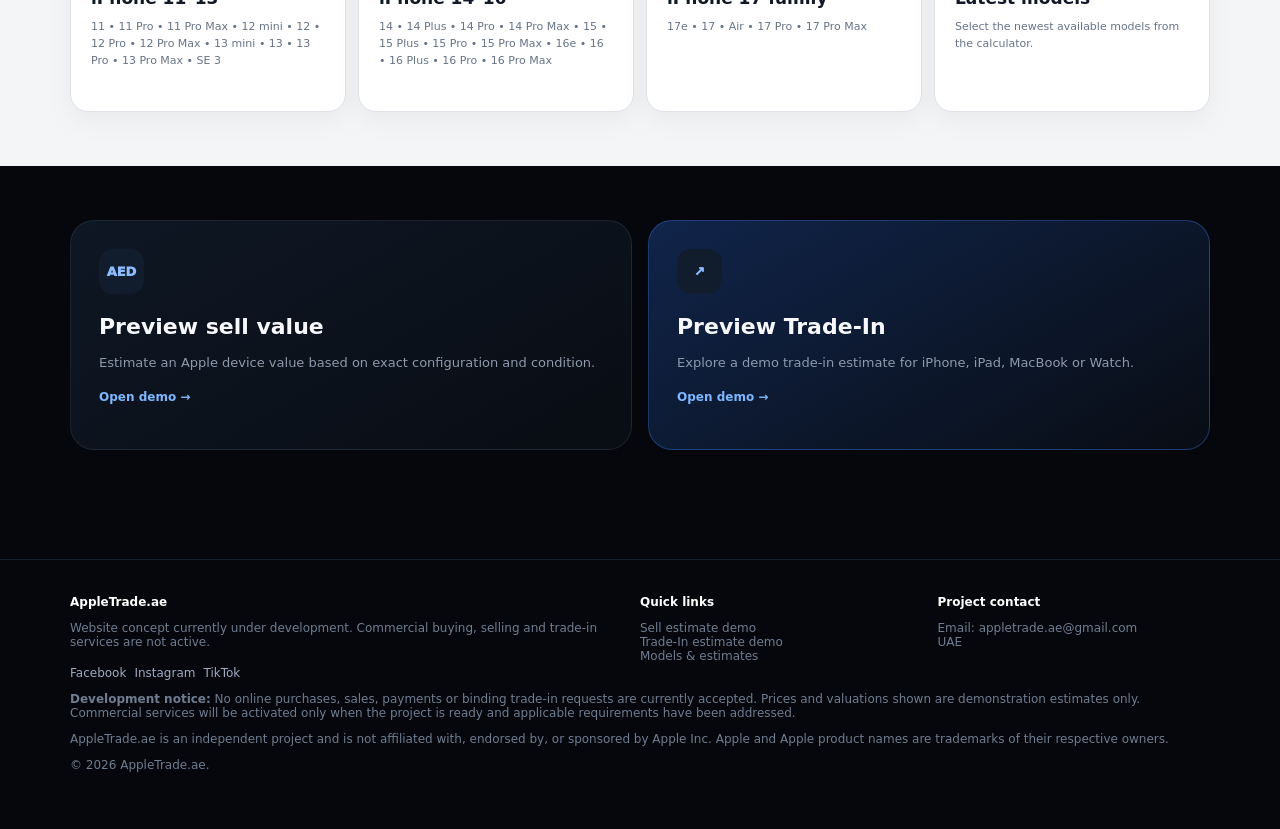
==== commit f8172f89: "Replace homepage generic device cards with model-specific previews" ====
--- a/index.html
+++ b/index.html
@@ -1,4 +1,7 @@
-<!doctype html><html lang="en"><head><meta charset="utf-8"><meta name="viewport" content="width=device-width,initial-scale=1"><meta name="description" content="AppleTrade.ae UAE — Apple device valuation demo."><link rel="stylesheet" href="styles.css"><script src="data.js"></script><script src="common.js"></script><style>.hero18{position:absolute;inset:0;overflow:hidden}.hero18 .back{position:absolute;width:255px;height:480px;border-radius:48px;background:linear-gradient(145deg,#82364b,#4b1828);right:42px;bottom:-110px;transform:rotate(-8deg);box-shadow:0 35px 70px #0008;border:2px solid #9b5365}.hero18 .camplate{position:absolute;left:20px;top:22px;width:152px;height:142px;border-radius:38px;background:#42141f}.hero18 .lens{position:absolute;width:52px;height:52px;border-radius:50%;background:radial-gradient(circle at 42% 38%,#28415e 0 10%,#10151c 28%,#050608 62%,#4c5360 66%,#15171b 72%)}.hero18 .l1{left:17px;top:15px}.hero18 .l2{left:82px;top:15px}.hero18 .l3{left:49px;top:76px}.hero18 .flash{position:absolute;right:15px;top:29px;width:18px;height:18px;border-radius:50%;background:#eadfb8;box-shadow:0 0 8px #fff6}.hero18 .front{position:absolute;width:225px;height:445px;border-radius:44px;background:#17191e;right:205px;bottom:-135px;transform:rotate(7deg);border:5px solid #6c2739;box-shadow:0 35px 70px #000a;overflow:hidden}.hero18 .screen{position:absolute;inset:5px;border-radius:35px;background:radial-gradient(circle at 55% 30%,#8f4058,transparent 25%),linear-gradient(160deg,#35131e,#08090c 68%)}.hero18 .island{position:absolute;top:14px;left:50%;transform:translateX(-50%);width:70px;height:18px;border-radius:20px;background:#020305}.hero-product-copy{z-index:5}.hero-product-copy em{max-width:190px}@media(max-width:620px){.hero18 .back{right:-5px;transform:scale(.82) rotate(-8deg);transform-origin:bottom right}.hero18 .front{right:120px;transform:scale(.78) rotate(7deg);transform-origin:bottom right}}</style></head><body><script>
-function latestCard(m,cta){const sell=m.base,trade=Math.round(m.base*1.05);return `<article class="latest-card"><div class="latest-top"><span class="new-badge">${m.badge||'APPLE'}</span><span class="retail">New from AED ${money(m.retail||0)}</span></div><div class="device-visual ${m.id.includes('duo')?'fold':'pro'}"><span>${m.name.replace('iPhone ','')}</span><i></i></div><h3>${m.name}</h3><p>${m.display} • ${m.chip}</p><div class="price-row"><div><small>Sell from</small><b>AED ${money(sell)}</b></div><div><small>Trade-In from</small><b>AED ${money(trade)}</b></div></div><a class="card-link" href="sell.html?cat=iphone">${cta} →</a></article>`}
-shell('home','AppleTrade.ae — Apple Device Valuation Demo',`<main><section class="top-banner"><div class="container"><span>NEW</span> iPhone 18 Pro & Pro Max • UAE demo estimates updated 05 Oct 2026</div></section><section class="hero hero-modern"><div class="container hero-grid"><div class="hero-copy"><div class="eyebrow"><span class="dot"></span> UAE • DEVELOPMENT DEMO</div><h1>Get more from your <em>iPhone.</em></h1><p class="lead">Explore estimated values for iPhone 11 through the latest models. Select the exact model, colour, storage and condition to preview a non-binding estimate.</p><div class="actions"><a class="btn btn-primary" href="sell.html?cat=iphone">Preview my iPhone value →</a><a class="btn btn-secondary" href="trade.html?cat=iphone">Preview Trade-In</a></div><div class="trust-row"><span>✓ Demo estimates</span><span>✓ Model-specific pricing</span><span>✓ Inspection required for any future final offer</span></div></div><div class="hero-product"><div class="hero-product-copy"><small>NEW</small><strong>iPhone 18 Pro</strong><span>Pro further.</span><b>Demo estimate from AED 3,900</b><em>iPhone 18 Pro is available in black, silver, glacier and burgundy.</em></div><div class="hero18"><div class="front"><div class="screen"></div><div class="island"></div></div><div class="back"><div class="camplate"><i class="lens l1"></i><i class="lens l2"></i><i class="lens l3"></i><i class="flash"></i></div></div></div></div></div></section><section class="section latest-section"><div class="container"><div class="section-head"><div><div class="eyebrow">LATEST APPLE LINEUP</div><h2>New models. Better upgrade decisions.</h2><p>Browse recent iPhones with AppleTrade.ae demo sell and trade-in estimates.</p></div><a class="text-link" href="devices.html">See all iPhone models →</a></div><div class="latest-grid">${latestCard(CATALOG.iphone.models[0],'Check value')}${latestCard(CATALOG.iphone.models[1],'Check value')}${latestCard(CATALOG.iphone.models[3],'Check value')}${latestCard(CATALOG.iphone.models[4],'Check value')}</div></div></section><section class="section light-section"><div class="container"><div class="section-head"><div><div class="eyebrow">IPHONE 11 → TODAY</div><h2>Every generation is searchable.</h2><p>Pro, Pro Max, Plus, mini, e and SE families are separated so you can choose the exact device.</p></div></div><div class="range-grid"><a href="sell.html?cat=iphone" class="range-card"><b>iPhone 11–13</b><span>11 • 11 Pro • 11 Pro Max • 12 mini • 12 • 12 Pro • 12 Pro Max • 13 mini • 13 • 13 Pro • 13 Pro Max • SE 3</span></a><a href="sell.html?cat=iphone" class="range-card"><b>iPhone 14–16</b><span>14 • 14 Plus • 14 Pro • 14 Pro Max • 15 • 15 Plus • 15 Pro • 15 Pro Max • 16e • 16 • 16 Plus • 16 Pro • 16 Pro Max</span></a><a href="sell.html?cat=iphone" class="range-card"><b>iPhone 17 family</b><span>17e • 17 • Air • 17 Pro • 17 Pro Max</span></a><a href="sell.html?cat=iphone" class="range-card"><b>Latest 2026</b><span>18 Pro • 18 Pro Max</span></a></div></div></section><section class="section"><div class="container"><div class="grid2"><a class="service-card" href="sell.html"><div class="service-icon">AED</div><h3>Preview sell value</h3><p>Estimate an Apple device value based on exact configuration and condition.</p><span>Open demo →</span></a><a class="service-card featured" href="trade.html"><div class="service-icon">↗</div><h3>Preview Trade-In</h3><p>Explore a demo trade-in estimate for iPhone, iPad, MacBook or Watch.</p><span>Open demo →</span></a></div></div></section></main>`);
+<!doctype html><html lang="en"><head><meta charset="utf-8"><meta name="viewport" content="width=device-width,initial-scale=1"><meta name="description" content="AppleTrade.ae UAE — Apple device valuation demo."><link rel="stylesheet" href="styles.css"><script src="data.js"></script><script src="common.js"></script><style>.phone-shot{height:245px;position:relative;margin:8px auto 18px;max-width:260px}.ph{position:absolute;border-radius:30px;box-shadow:0 20px 38px #0009}.ph.back{width:128px;height:224px;left:22px;top:10px;background:linear-gradient(145deg,var(--finish),#252932);border:2px solid #ffffff2b}.ph.front{width:128px;height:224px;right:20px;top:17px;background:#080a0e;border:5px solid var(--finish);overflow:hidden}.ph.front:after{content:"";position:absolute;inset:4px;border-radius:22px;background:linear-gradient(145deg,#2578b9,#5545b9 48%,#9a416c)}.ph.front:before{content:"";position:absolute;z-index:2;top:9px;left:50%;transform:translateX(-50%);width:42px;height:12px;border-radius:10px;background:#010203}.cam{position:absolute;width:77px;height:76px;left:10px;top:11px;border-radius:22px;background:var(--finish);box-shadow:0 4px 15px #0004}.cam i{position:absolute;width:27px;height:27px;border-radius:50%;background:radial-gradient(circle at 35% 30%,#31547b 0 10%,#050608 35% 65%,#343b45 70%)}.cam i:nth-child(1){left:8px;top:8px}.cam i:nth-child(2){right:8px;top:8px}.cam i:nth-child(3){left:8px;bottom:8px}.phone-shot.nonpro .cam{width:62px;height:78px}.phone-shot.nonpro .cam i:nth-child(1){left:9px;top:8px}.phone-shot.nonpro .cam i:nth-child(2){right:8px;bottom:8px;top:auto}.phone-shot.nonpro .cam i:nth-child(3){display:none}.hero-device{transform:scale(1.55);transform-origin:center}.hero-product{overflow:hidden}.latest-card .phone-shot{transform:scale(.84);margin-top:-10px;margin-bottom:-8px}@media(max-width:620px){.hero-device{transform:scale(1.15)}.phone-shot{height:230px}}</style></head><body><script>
+function finishFor(m){let n=m.name.toLowerCase();if(n.includes('18 pro'))return'#743047';if(n.includes('17 pro'))return'#d27643';if(n.includes('16 pro'))return'#b5aa98';if(n.includes('15 pro'))return'#8d8a82';if(n.includes('14 pro'))return'#5d526f';return'#8ca9c3'}
+function phonePicture(m,hero=false){let pro=/pro/i.test(m.name);return `<div class="phone-shot ${pro?'pro':'nonpro'} ${hero?'hero-device':''}" style="--finish:${finishFor(m)}"><div class="ph back"><div class="cam"><i></i><i></i><i></i></div></div><div class="ph front"></div></div>`}
+function latestCard(m,cta){const sell=m.base,trade=Math.round(m.base*1.05);return `<article class="latest-card"><div class="latest-top"><span class="new-badge">${m.badge||'APPLE'}</span><span class="retail">New from AED ${money(m.retail||0)}</span></div>${phonePicture(m)}<h3>${m.name}</h3><p>${m.display} • ${m.chip}</p><div class="price-row"><div><small>Sell from</small><b>AED ${money(sell)}</b></div><div><small>Trade-In from</small><b>AED ${money(trade)}</b></div></div><a class="card-link" href="sell.html?cat=iphone">${cta} →</a></article>`}
+let heroM=CATALOG.iphone.models.find(x=>x.name==='iPhone 18 Pro')||CATALOG.iphone.models[0];
+shell('home','AppleTrade.ae — Apple Device Valuation Demo',`<main><section class="top-banner"><div class="container"><span>NEW</span> Latest iPhone lineup • UAE demo estimates</div></section><section class="hero hero-modern"><div class="container hero-grid"><div class="hero-copy"><div class="eyebrow"><span class="dot"></span> UAE • DEVELOPMENT DEMO</div><h1>Get more from your <em>iPhone.</em></h1><p class="lead">Explore estimated values from iPhone 11 through the latest models. Select the exact model, colour, storage and condition to preview a non-binding estimate.</p><div class="actions"><a class="btn btn-primary" href="sell.html?cat=iphone">Preview my iPhone value →</a><a class="btn btn-secondary" href="trade.html?cat=iphone">Preview Trade-In</a></div><div class="trust-row"><span>✓ Demo estimates</span><span>✓ Model-specific pricing</span><span>✓ Inspection required for any future final offer</span></div></div><div class="hero-product"><div class="hero-product-copy"><small>FEATURED</small><strong>${heroM.name}</strong><span>Selected-device preview</span><b>Demo estimate from AED ${money(heroM.base)}</b><em>AppleTrade original illustrative preview — not official product photography.</em></div>${phonePicture(heroM,true)}</div></div></section><section class="section latest-section"><div class="container"><div class="section-head"><div><div class="eyebrow">LATEST LINEUP</div><h2>Different model. Different preview.</h2><p>Each card now uses a model-aware AppleTrade preview rather than the same generic phone.</p></div><a class="text-link" href="devices.html">See all models →</a></div><div class="latest-grid">${latestCard(CATALOG.iphone.models[0],'Check value')}${latestCard(CATALOG.iphone.models[1],'Check value')}${latestCard(CATALOG.iphone.models[3],'Check value')}${latestCard(CATALOG.iphone.models[4],'Check value')}</div></div></section><section class="section light-section"><div class="container"><div class="section-head"><div><div class="eyebrow">IPHONE 11 → TODAY</div><h2>Choose the exact generation.</h2><p>Pro, Pro Max, Plus, mini, e and SE families are separated in the calculator.</p></div></div><div class="range-grid"><a href="sell.html?cat=iphone" class="range-card"><b>iPhone 11–13</b><span>11 • 11 Pro • 11 Pro Max • 12 mini • 12 • 12 Pro • 12 Pro Max • 13 mini • 13 • 13 Pro • 13 Pro Max • SE 3</span></a><a href="sell.html?cat=iphone" class="range-card"><b>iPhone 14–16</b><span>14 • 14 Plus • 14 Pro • 14 Pro Max • 15 • 15 Plus • 15 Pro • 15 Pro Max • 16e • 16 • 16 Plus • 16 Pro • 16 Pro Max</span></a><a href="sell.html?cat=iphone" class="range-card"><b>iPhone 17 family</b><span>17e • 17 • Air • 17 Pro • 17 Pro Max</span></a><a href="sell.html?cat=iphone" class="range-card"><b>Latest models</b><span>Select the newest available models from the calculator.</span></a></div></div></section><section class="section"><div class="container"><div class="grid2"><a class="service-card" href="sell.html"><div class="service-icon">AED</div><h3>Preview sell value</h3><p>Estimate an Apple device value based on exact configuration and condition.</p><span>Open demo →</span></a><a class="service-card featured" href="trade.html"><div class="service-icon">↗</div><h3>Preview Trade-In</h3><p>Explore a demo trade-in estimate for iPhone, iPad, MacBook or Watch.</p><span>Open demo →</span></a></div></div></section></main>`);
 </script></body></html>
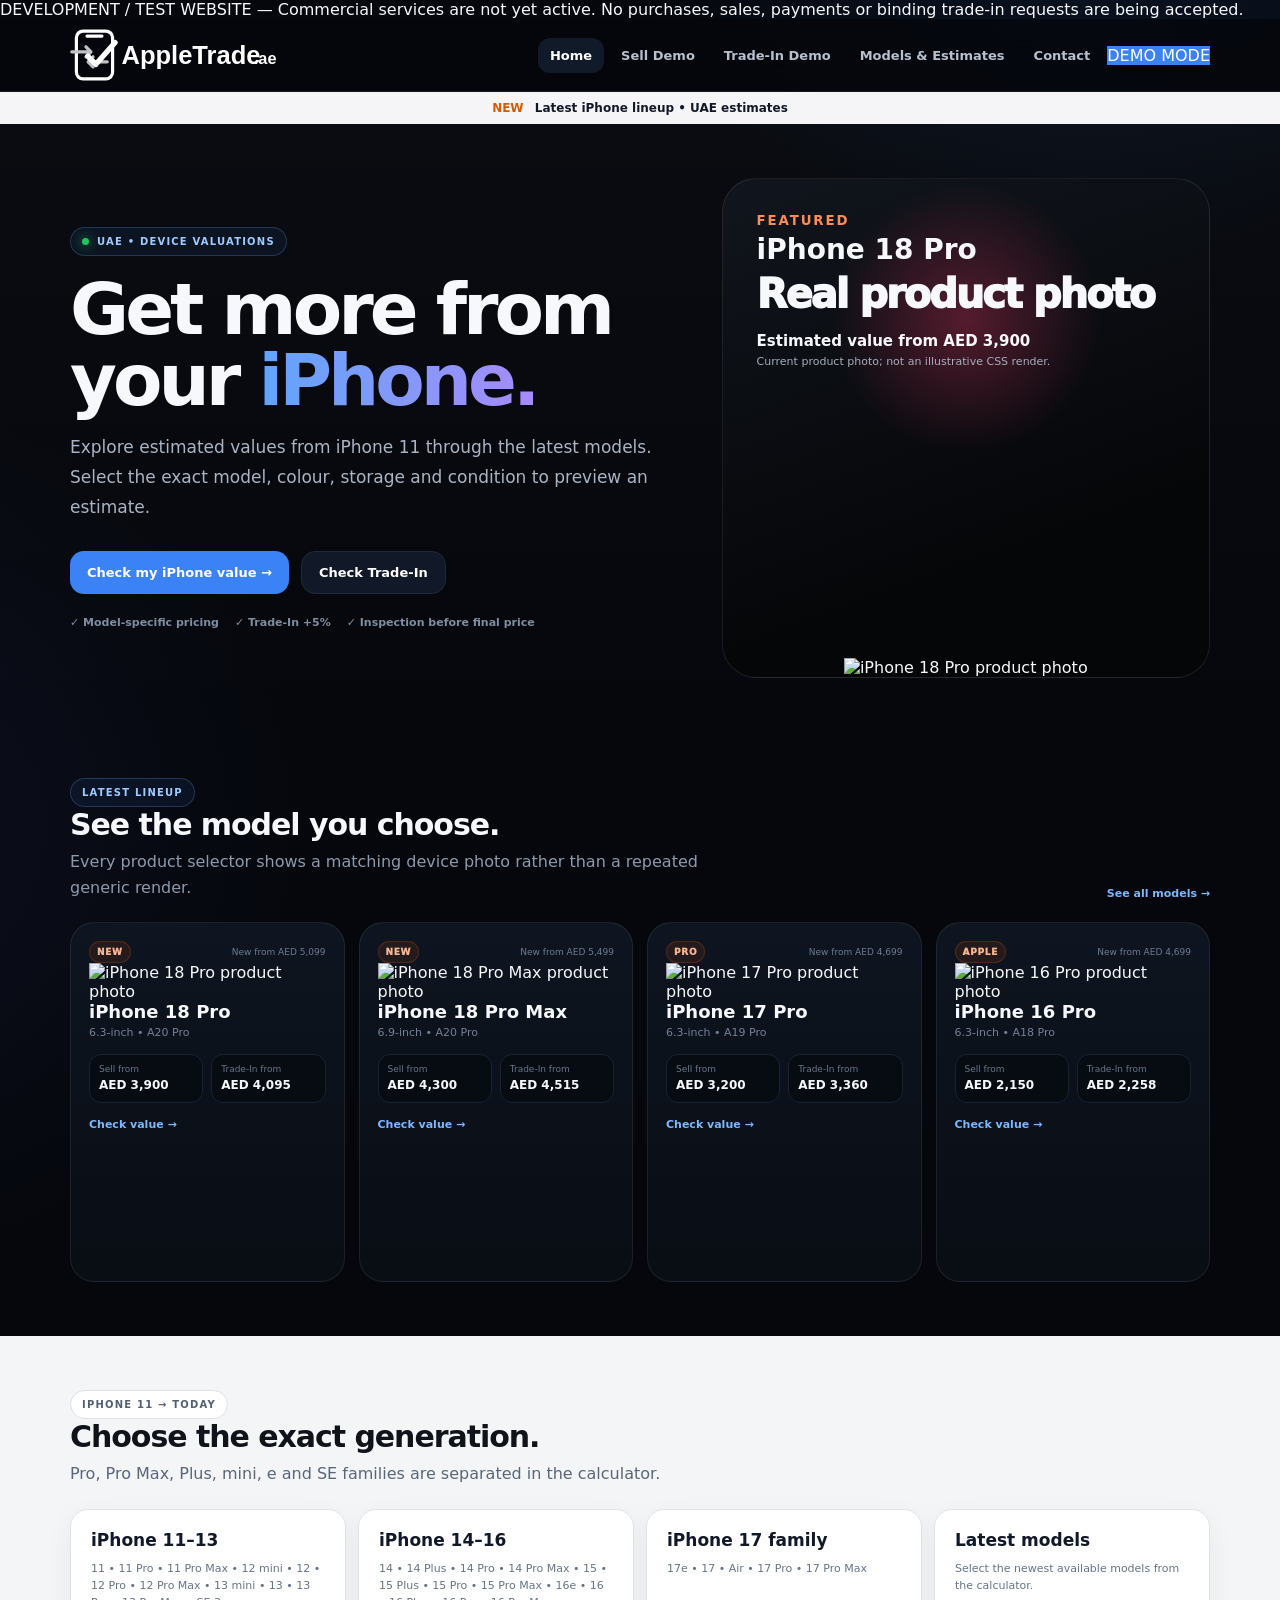
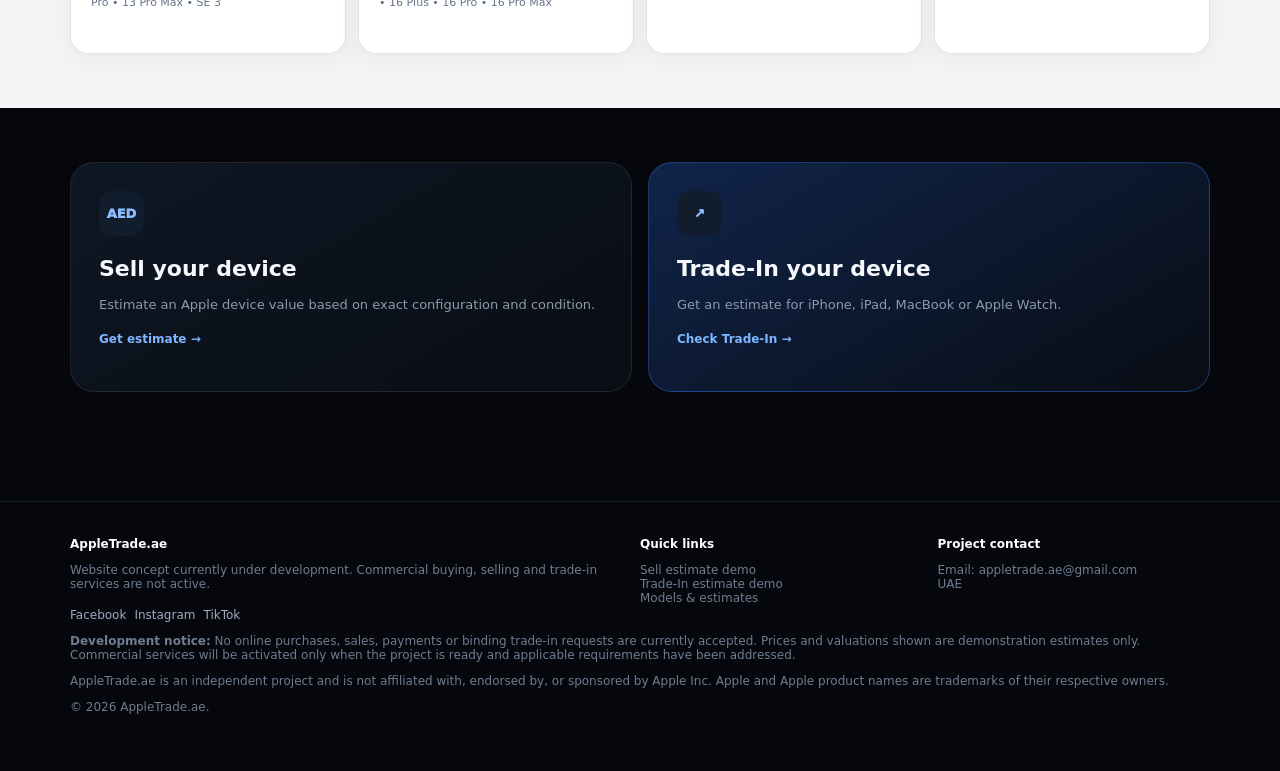
==== commit 70499ea3: "Replace placeholder device renders and add quote disclaimer" ====
--- a/index.html
+++ b/index.html
@@ -1,7 +1,7 @@
-<!doctype html><html lang="en"><head><meta charset="utf-8"><meta name="viewport" content="width=device-width,initial-scale=1"><meta name="description" content="AppleTrade.ae UAE — Apple device valuation demo."><link rel="stylesheet" href="styles.css"><script src="data.js"></script><script src="common.js"></script><style>.phone-shot{height:245px;position:relative;margin:8px auto 18px;max-width:260px}.ph{position:absolute;border-radius:30px;box-shadow:0 20px 38px #0009}.ph.back{width:128px;height:224px;left:22px;top:10px;background:linear-gradient(145deg,var(--finish),#252932);border:2px solid #ffffff2b}.ph.front{width:128px;height:224px;right:20px;top:17px;background:#080a0e;border:5px solid var(--finish);overflow:hidden}.ph.front:after{content:"";position:absolute;inset:4px;border-radius:22px;background:linear-gradient(145deg,#2578b9,#5545b9 48%,#9a416c)}.ph.front:before{content:"";position:absolute;z-index:2;top:9px;left:50%;transform:translateX(-50%);width:42px;height:12px;border-radius:10px;background:#010203}.cam{position:absolute;width:77px;height:76px;left:10px;top:11px;border-radius:22px;background:var(--finish);box-shadow:0 4px 15px #0004}.cam i{position:absolute;width:27px;height:27px;border-radius:50%;background:radial-gradient(circle at 35% 30%,#31547b 0 10%,#050608 35% 65%,#343b45 70%)}.cam i:nth-child(1){left:8px;top:8px}.cam i:nth-child(2){right:8px;top:8px}.cam i:nth-child(3){left:8px;bottom:8px}.phone-shot.nonpro .cam{width:62px;height:78px}.phone-shot.nonpro .cam i:nth-child(1){left:9px;top:8px}.phone-shot.nonpro .cam i:nth-child(2){right:8px;bottom:8px;top:auto}.phone-shot.nonpro .cam i:nth-child(3){display:none}.hero-device{transform:scale(1.55);transform-origin:center}.hero-product{overflow:hidden}.latest-card .phone-shot{transform:scale(.84);margin-top:-10px;margin-bottom:-8px}@media(max-width:620px){.hero-device{transform:scale(1.15)}.phone-shot{height:230px}}</style></head><body><script>
-function finishFor(m){let n=m.name.toLowerCase();if(n.includes('18 pro'))return'#743047';if(n.includes('17 pro'))return'#d27643';if(n.includes('16 pro'))return'#b5aa98';if(n.includes('15 pro'))return'#8d8a82';if(n.includes('14 pro'))return'#5d526f';return'#8ca9c3'}
-function phonePicture(m,hero=false){let pro=/pro/i.test(m.name);return `<div class="phone-shot ${pro?'pro':'nonpro'} ${hero?'hero-device':''}" style="--finish:${finishFor(m)}"><div class="ph back"><div class="cam"><i></i><i></i><i></i></div></div><div class="ph front"></div></div>`}
-function latestCard(m,cta){const sell=m.base,trade=Math.round(m.base*1.05);return `<article class="latest-card"><div class="latest-top"><span class="new-badge">${m.badge||'APPLE'}</span><span class="retail">New from AED ${money(m.retail||0)}</span></div>${phonePicture(m)}<h3>${m.name}</h3><p>${m.display} • ${m.chip}</p><div class="price-row"><div><small>Sell from</small><b>AED ${money(sell)}</b></div><div><small>Trade-In from</small><b>AED ${money(trade)}</b></div></div><a class="card-link" href="sell.html?cat=iphone">${cta} →</a></article>`}
-let heroM=CATALOG.iphone.models.find(x=>x.name==='iPhone 18 Pro')||CATALOG.iphone.models[0];
-shell('home','AppleTrade.ae — Apple Device Valuation Demo',`<main><section class="top-banner"><div class="container"><span>NEW</span> Latest iPhone lineup • UAE demo estimates</div></section><section class="hero hero-modern"><div class="container hero-grid"><div class="hero-copy"><div class="eyebrow"><span class="dot"></span> UAE • DEVELOPMENT DEMO</div><h1>Get more from your <em>iPhone.</em></h1><p class="lead">Explore estimated values from iPhone 11 through the latest models. Select the exact model, colour, storage and condition to preview a non-binding estimate.</p><div class="actions"><a class="btn btn-primary" href="sell.html?cat=iphone">Preview my iPhone value →</a><a class="btn btn-secondary" href="trade.html?cat=iphone">Preview Trade-In</a></div><div class="trust-row"><span>✓ Demo estimates</span><span>✓ Model-specific pricing</span><span>✓ Inspection required for any future final offer</span></div></div><div class="hero-product"><div class="hero-product-copy"><small>FEATURED</small><strong>${heroM.name}</strong><span>Selected-device preview</span><b>Demo estimate from AED ${money(heroM.base)}</b><em>AppleTrade original illustrative preview — not official product photography.</em></div>${phonePicture(heroM,true)}</div></div></section><section class="section latest-section"><div class="container"><div class="section-head"><div><div class="eyebrow">LATEST LINEUP</div><h2>Different model. Different preview.</h2><p>Each card now uses a model-aware AppleTrade preview rather than the same generic phone.</p></div><a class="text-link" href="devices.html">See all models →</a></div><div class="latest-grid">${latestCard(CATALOG.iphone.models[0],'Check value')}${latestCard(CATALOG.iphone.models[1],'Check value')}${latestCard(CATALOG.iphone.models[3],'Check value')}${latestCard(CATALOG.iphone.models[4],'Check value')}</div></div></section><section class="section light-section"><div class="container"><div class="section-head"><div><div class="eyebrow">IPHONE 11 → TODAY</div><h2>Choose the exact generation.</h2><p>Pro, Pro Max, Plus, mini, e and SE families are separated in the calculator.</p></div></div><div class="range-grid"><a href="sell.html?cat=iphone" class="range-card"><b>iPhone 11–13</b><span>11 • 11 Pro • 11 Pro Max • 12 mini • 12 • 12 Pro • 12 Pro Max • 13 mini • 13 • 13 Pro • 13 Pro Max • SE 3</span></a><a href="sell.html?cat=iphone" class="range-card"><b>iPhone 14–16</b><span>14 • 14 Plus • 14 Pro • 14 Pro Max • 15 • 15 Plus • 15 Pro • 15 Pro Max • 16e • 16 • 16 Plus • 16 Pro • 16 Pro Max</span></a><a href="sell.html?cat=iphone" class="range-card"><b>iPhone 17 family</b><span>17e • 17 • Air • 17 Pro • 17 Pro Max</span></a><a href="sell.html?cat=iphone" class="range-card"><b>Latest models</b><span>Select the newest available models from the calculator.</span></a></div></div></section><section class="section"><div class="container"><div class="grid2"><a class="service-card" href="sell.html"><div class="service-icon">AED</div><h3>Preview sell value</h3><p>Estimate an Apple device value based on exact configuration and condition.</p><span>Open demo →</span></a><a class="service-card featured" href="trade.html"><div class="service-icon">↗</div><h3>Preview Trade-In</h3><p>Explore a demo trade-in estimate for iPhone, iPad, MacBook or Watch.</p><span>Open demo →</span></a></div></div></section></main>`);
-</script></body></html>+<!doctype html><html lang="en"><head><meta charset="utf-8"><meta name="viewport" content="width=device-width,initial-scale=1"><meta name="description" content="AppleTrade.ae UAE — Apple device valuations."><link rel="stylesheet" href="styles.css"><script src="data.js"></script><script src="common.js"></script><script src="product-images.js"></script></head><body><script>
+function productPhoto(m,klass=''){return `<div class="home-product-photo ${klass}"><img data-id="${m.id}" src="" alt="${m.name} product photo" loading="eager"></div>`}
+function latestCard(m,cta){const sell=m.base,trade=Math.round(m.base*1.05);return `<article class="latest-card"><div class="latest-top"><span class="new-badge">${m.badge||'APPLE'}</span><span class="retail">New from AED ${money(m.retail||0)}</span></div>${productPhoto(m,'card-photo')}<h3>${m.name}</h3><p>${m.display} • ${m.chip}</p><div class="price-row"><div><small>Sell from</small><b>AED ${money(sell)}</b></div><div><small>Trade-In from</small><b>AED ${money(trade)}</b></div></div><a class="card-link" href="sell.html?cat=iphone">${cta} →</a></article>`}
+const heroM=CATALOG.iphone.models.find(x=>x.id==='18pro')||CATALOG.iphone.models[0];
+shell('home','AppleTrade.ae — Apple Device Valuation',`<main><section class="top-banner"><div class="container"><span>NEW</span> Latest iPhone lineup • UAE estimates</div></section><section class="hero hero-modern"><div class="container hero-grid"><div class="hero-copy"><div class="eyebrow"><span class="dot"></span> UAE • DEVICE VALUATIONS</div><h1>Get more from your <em>iPhone.</em></h1><p class="lead">Explore estimated values from iPhone 11 through the latest models. Select the exact model, colour, storage and condition to preview an estimate.</p><div class="actions"><a class="btn btn-primary" href="sell.html?cat=iphone">Check my iPhone value →</a><a class="btn btn-secondary" href="trade.html?cat=iphone">Check Trade-In</a></div><div class="trust-row"><span>✓ Model-specific pricing</span><span>✓ Trade-In +5%</span><span>✓ Inspection before final price</span></div></div><div class="hero-product"><div class="hero-product-copy"><small>FEATURED</small><strong>${heroM.name}</strong><span>Real product photo</span><b>Estimated value from AED ${money(heroM.base)}</b><em>Current product photo; not an illustrative CSS render.</em></div>${productPhoto(heroM,'hero-photo')}</div></div></section><section class="section latest-section"><div class="container"><div class="section-head"><div><div class="eyebrow">LATEST LINEUP</div><h2>See the model you choose.</h2><p>Every product selector shows a matching device photo rather than a repeated generic render.</p></div><a class="text-link" href="devices.html">See all models →</a></div><div class="latest-grid">${latestCard(CATALOG.iphone.models[1],'Check value')}${latestCard(CATALOG.iphone.models[2],'Check value')}${latestCard(CATALOG.iphone.models[5],'Check value')}${latestCard(CATALOG.iphone.models[9],'Check value')}</div></div></section><section class="section light-section"><div class="container"><div class="section-head"><div><div class="eyebrow">IPHONE 11 → TODAY</div><h2>Choose the exact generation.</h2><p>Pro, Pro Max, Plus, mini, e and SE families are separated in the calculator.</p></div></div><div class="range-grid"><a href="sell.html?cat=iphone" class="range-card"><b>iPhone 11–13</b><span>11 • 11 Pro • 11 Pro Max • 12 mini • 12 • 12 Pro • 12 Pro Max • 13 mini • 13 • 13 Pro • 13 Pro Max • SE 3</span></a><a href="sell.html?cat=iphone" class="range-card"><b>iPhone 14–16</b><span>14 • 14 Plus • 14 Pro • 14 Pro Max • 15 • 15 Plus • 15 Pro • 15 Pro Max • 16e • 16 • 16 Plus • 16 Pro • 16 Pro Max</span></a><a href="sell.html?cat=iphone" class="range-card"><b>iPhone 17 family</b><span>17e • 17 • Air • 17 Pro • 17 Pro Max</span></a><a href="sell.html?cat=iphone" class="range-card"><b>Latest models</b><span>Select the newest available models from the calculator.</span></a></div></div></section><section class="section"><div class="container"><div class="grid2"><a class="service-card" href="sell.html"><div class="service-icon">AED</div><h3>Sell your device</h3><p>Estimate an Apple device value based on exact configuration and condition.</p><span>Get estimate →</span></a><a class="service-card featured" href="trade.html"><div class="service-icon">↗</div><h3>Trade-In your device</h3><p>Get an estimate for iPhone, iPad, MacBook or Apple Watch.</p><span>Check Trade-In →</span></a></div></div></section></main>`);
+document.querySelectorAll('.home-product-photo img').forEach(img=>{const model=CATALOG.iphone.models.find(x=>x.id===img.dataset.id);setProductImage(img,model,'iphone')});
+</script></body></html>
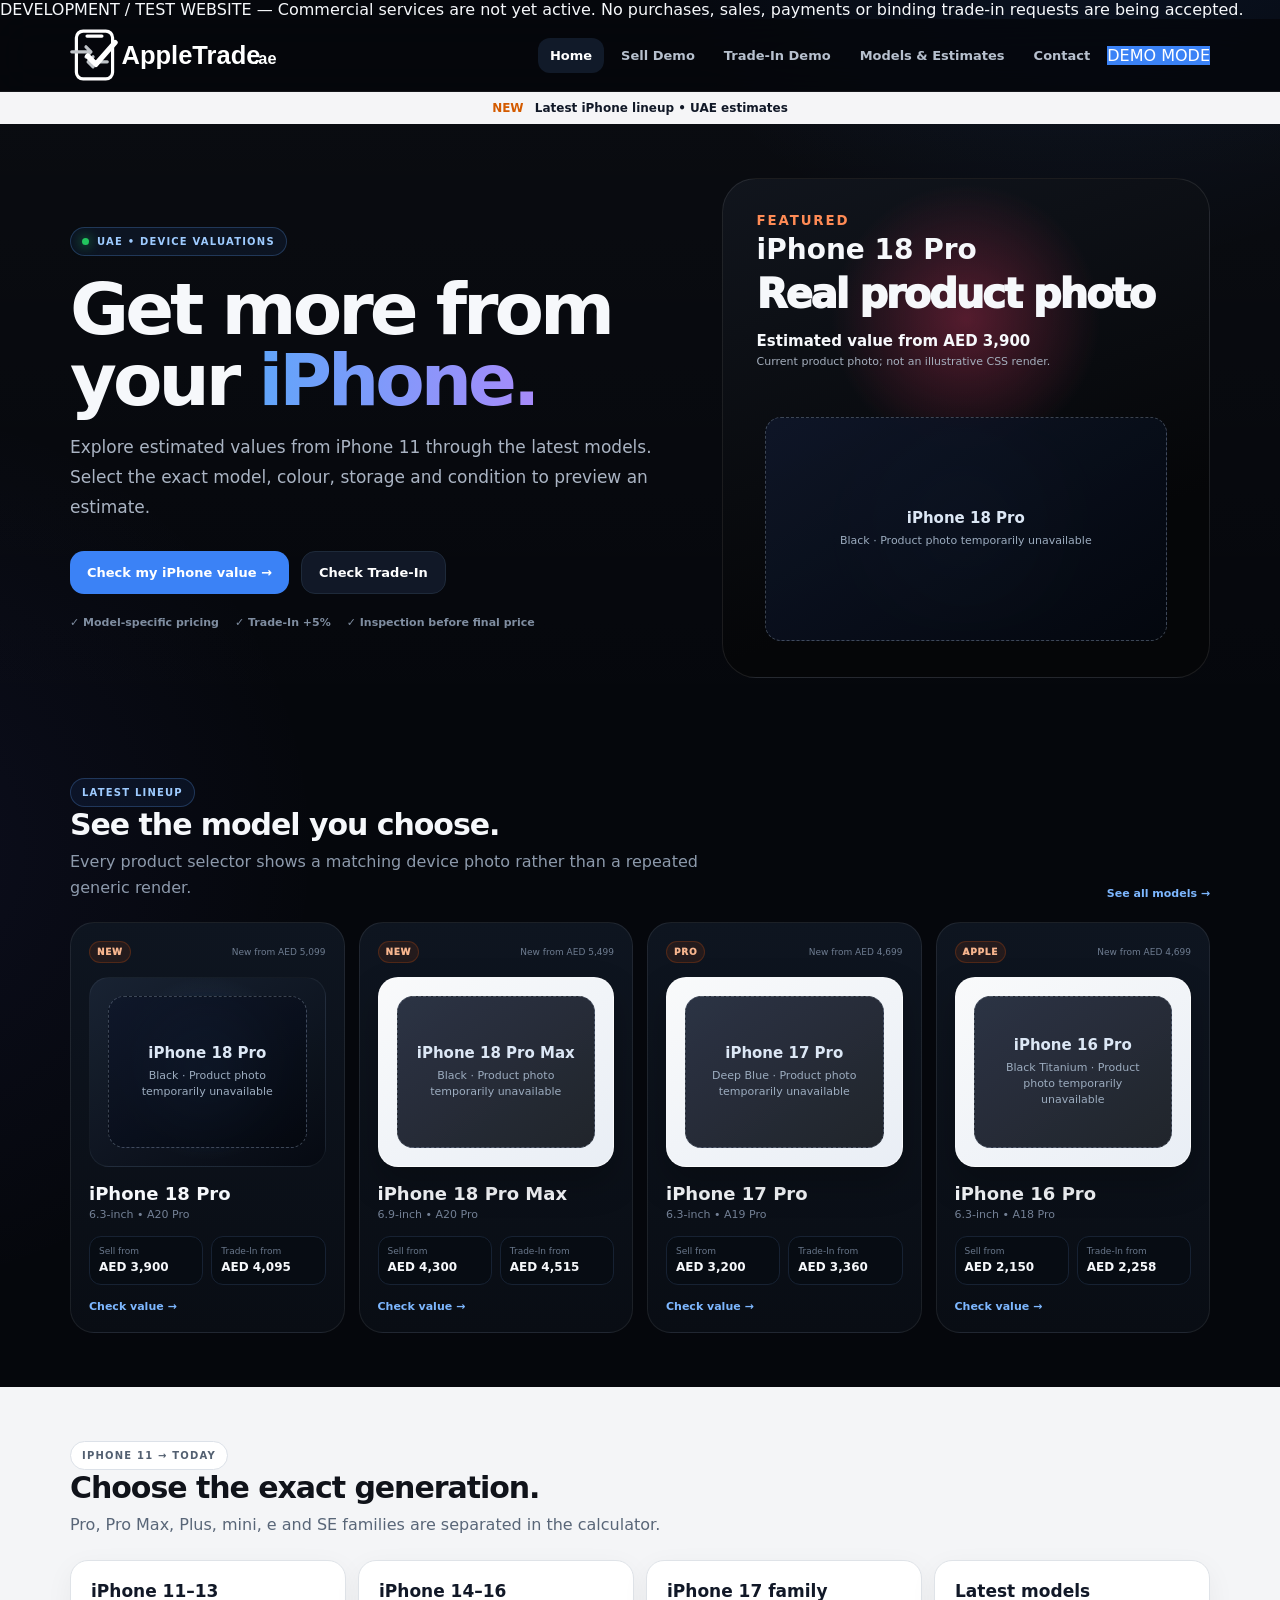
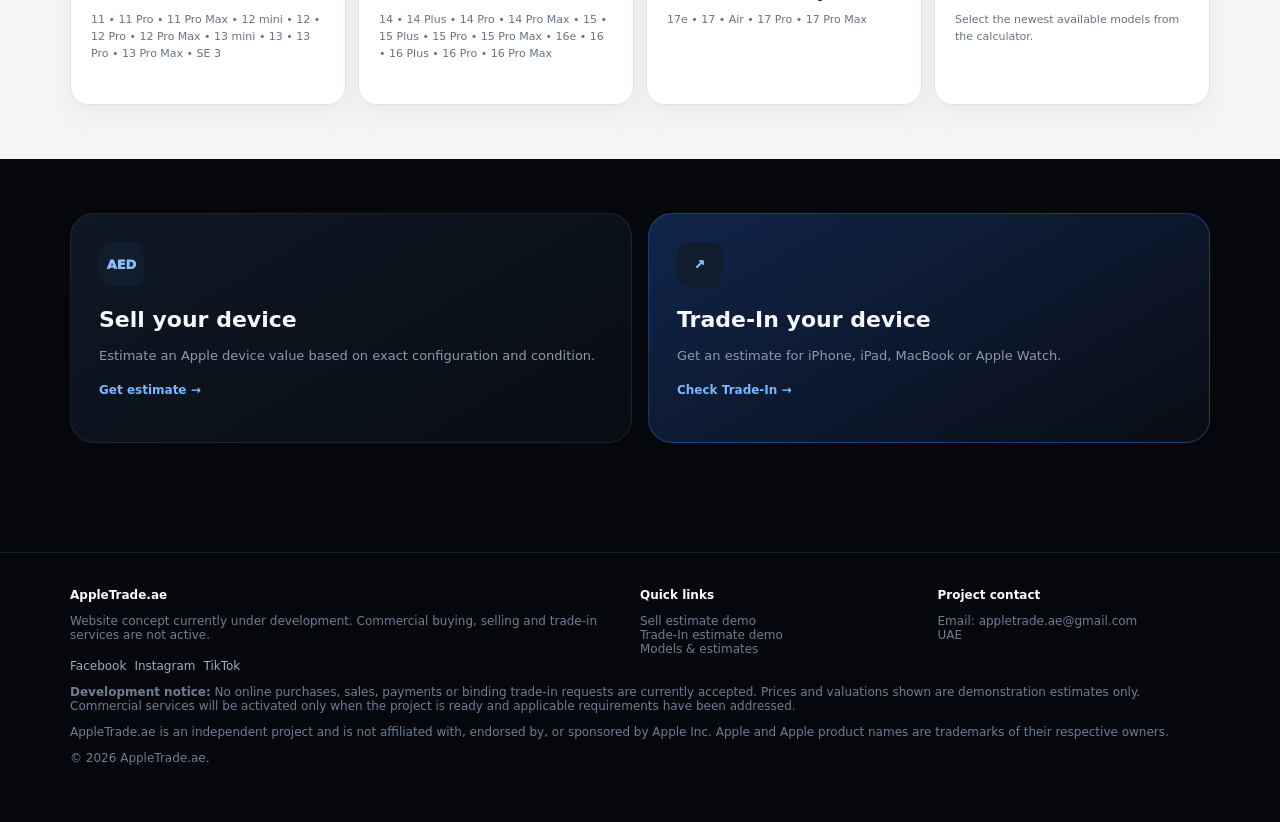
==== commit 41ff0521: "Fix model and colour-specific product photography" ====
--- a/index.html
+++ b/index.html
@@ -1,7 +1,8 @@
-<!doctype html><html lang="en"><head><meta charset="utf-8"><meta name="viewport" content="width=device-width,initial-scale=1"><meta name="description" content="AppleTrade.ae UAE — Apple device valuations."><link rel="stylesheet" href="styles.css"><script src="data.js"></script><script src="common.js"></script><script src="product-images.js"></script></head><body><script>
+<!doctype html><html lang="en"><head><meta charset="utf-8"><meta name="viewport" content="width=device-width,initial-scale=1"><meta name="description" content="AppleTrade.ae UAE — Apple device valuations."><link rel="stylesheet" href="styles.css"><link rel="stylesheet" href="product-photos.css?v=20261006-3"><script src="data.js"></script><script src="common.js"></script><script src="product-images.js?v=20261006-3"></script></head><body><script>
 function productPhoto(m,klass=''){return `<div class="home-product-photo ${klass}"><img data-id="${m.id}" src="" alt="${m.name} product photo" loading="eager"></div>`}
 function latestCard(m,cta){const sell=m.base,trade=Math.round(m.base*1.05);return `<article class="latest-card"><div class="latest-top"><span class="new-badge">${m.badge||'APPLE'}</span><span class="retail">New from AED ${money(m.retail||0)}</span></div>${productPhoto(m,'card-photo')}<h3>${m.name}</h3><p>${m.display} • ${m.chip}</p><div class="price-row"><div><small>Sell from</small><b>AED ${money(sell)}</b></div><div><small>Trade-In from</small><b>AED ${money(trade)}</b></div></div><a class="card-link" href="sell.html?cat=iphone">${cta} →</a></article>`}
 const heroM=CATALOG.iphone.models.find(x=>x.id==='18pro')||CATALOG.iphone.models[0];
 shell('home','AppleTrade.ae — Apple Device Valuation',`<main><section class="top-banner"><div class="container"><span>NEW</span> Latest iPhone lineup • UAE estimates</div></section><section class="hero hero-modern"><div class="container hero-grid"><div class="hero-copy"><div class="eyebrow"><span class="dot"></span> UAE • DEVICE VALUATIONS</div><h1>Get more from your <em>iPhone.</em></h1><p class="lead">Explore estimated values from iPhone 11 through the latest models. Select the exact model, colour, storage and condition to preview an estimate.</p><div class="actions"><a class="btn btn-primary" href="sell.html?cat=iphone">Check my iPhone value →</a><a class="btn btn-secondary" href="trade.html?cat=iphone">Check Trade-In</a></div><div class="trust-row"><span>✓ Model-specific pricing</span><span>✓ Trade-In +5%</span><span>✓ Inspection before final price</span></div></div><div class="hero-product"><div class="hero-product-copy"><small>FEATURED</small><strong>${heroM.name}</strong><span>Real product photo</span><b>Estimated value from AED ${money(heroM.base)}</b><em>Current product photo; not an illustrative CSS render.</em></div>${productPhoto(heroM,'hero-photo')}</div></div></section><section class="section latest-section"><div class="container"><div class="section-head"><div><div class="eyebrow">LATEST LINEUP</div><h2>See the model you choose.</h2><p>Every product selector shows a matching device photo rather than a repeated generic render.</p></div><a class="text-link" href="devices.html">See all models →</a></div><div class="latest-grid">${latestCard(CATALOG.iphone.models[1],'Check value')}${latestCard(CATALOG.iphone.models[2],'Check value')}${latestCard(CATALOG.iphone.models[5],'Check value')}${latestCard(CATALOG.iphone.models[9],'Check value')}</div></div></section><section class="section light-section"><div class="container"><div class="section-head"><div><div class="eyebrow">IPHONE 11 → TODAY</div><h2>Choose the exact generation.</h2><p>Pro, Pro Max, Plus, mini, e and SE families are separated in the calculator.</p></div></div><div class="range-grid"><a href="sell.html?cat=iphone" class="range-card"><b>iPhone 11–13</b><span>11 • 11 Pro • 11 Pro Max • 12 mini • 12 • 12 Pro • 12 Pro Max • 13 mini • 13 • 13 Pro • 13 Pro Max • SE 3</span></a><a href="sell.html?cat=iphone" class="range-card"><b>iPhone 14–16</b><span>14 • 14 Plus • 14 Pro • 14 Pro Max • 15 • 15 Plus • 15 Pro • 15 Pro Max • 16e • 16 • 16 Plus • 16 Pro • 16 Pro Max</span></a><a href="sell.html?cat=iphone" class="range-card"><b>iPhone 17 family</b><span>17e • 17 • Air • 17 Pro • 17 Pro Max</span></a><a href="sell.html?cat=iphone" class="range-card"><b>Latest models</b><span>Select the newest available models from the calculator.</span></a></div></div></section><section class="section"><div class="container"><div class="grid2"><a class="service-card" href="sell.html"><div class="service-icon">AED</div><h3>Sell your device</h3><p>Estimate an Apple device value based on exact configuration and condition.</p><span>Get estimate →</span></a><a class="service-card featured" href="trade.html"><div class="service-icon">↗</div><h3>Trade-In your device</h3><p>Get an estimate for iPhone, iPad, MacBook or Apple Watch.</p><span>Check Trade-In →</span></a></div></div></section></main>`);
-document.querySelectorAll('.home-product-photo img').forEach(img=>{const model=CATALOG.iphone.models.find(x=>x.id===img.dataset.id);setProductImage(img,model,'iphone')});
+document.querySelectorAll('.home-product-photo img').forEach(img=>{const model=CATALOG.iphone.models.find(x=>x.id===img.dataset.id);setProductImage(img,model,'iphone',model?.colors?.[0]||'')});
 </script></body></html>
+
--- a/product-photos.css
+++ b/product-photos.css
@@ -0,0 +1,29 @@
+.home-product-photo,.product-preview-media{display:grid;place-items:center;position:relative;isolation:isolate;overflow:hidden}
+.home-product-photo{z-index:1}
+.home-product-photo::before,.product-preview-media::before{content:"";position:absolute;inset:12%;z-index:-1;border-radius:50%;background:radial-gradient(circle,rgba(96,165,250,.16),transparent 67%);filter:blur(8px)}
+.home-product-photo img,.product-preview-media img{display:block;max-width:100%;max-height:100%;width:100%;height:100%;object-fit:contain;object-position:center;filter:drop-shadow(0 20px 26px rgba(0,0,0,.42));transition:opacity .18s ease,transform .2s ease}
+.home-product-photo img[hidden],.product-preview-media img[hidden]{display:none!important}
+.home-product-photo img.product-photo-loading,.product-preview-media img.product-photo-loading{opacity:0;transform:scale(.985)}
+.hero-photo{position:absolute;inset:220px 24px 18px;z-index:1;padding:0 12px}
+.card-photo{height:190px;margin:14px 0 16px;padding:8px;border-radius:20px;background:radial-gradient(circle at 50% 48%,rgba(96,165,250,.18),transparent 60%),linear-gradient(145deg,rgba(30,41,59,.72),rgba(4,8,15,.72));border:1px solid rgba(148,163,184,.09)}
+.product-photo-fallback{position:absolute;inset:18px;display:grid;place-content:center;gap:5px;padding:18px;text-align:center;border:1px dashed rgba(148,163,184,.38);border-radius:16px;background:linear-gradient(145deg,rgba(15,23,42,.88),rgba(4,8,15,.88));color:#dce7f5}
+.product-photo-fallback[hidden]{display:none!important}
+.product-photo-fallback strong{font-size:15px;line-height:1.25}.product-photo-fallback span{color:#9cacbf;font-size:11px;line-height:1.45}
+.product-preview{grid-template-columns:minmax(240px,.78fr) minmax(0,1.22fr)!important;gap:28px!important;padding:24px!important}
+.product-preview-media{min-height:270px;padding:16px;border-radius:20px;background:radial-gradient(circle at 50% 42%,rgba(59,130,246,.17),transparent 62%),linear-gradient(145deg,#111c2e,#080d15);border:1px solid rgba(148,163,184,.12)}
+.product-preview-media::before{inset:8%;background:radial-gradient(circle,rgba(96,165,250,.22),transparent 66%)}
+.product-preview-copy{min-width:0}.product-preview h3{font-size:clamp(24px,3vw,32px)!important;line-height:1.05;margin:14px 0 18px!important;letter-spacing:-.035em}
+.product-preview-specs{display:grid;grid-template-columns:repeat(2,minmax(0,1fr));gap:9px;margin:0 0 14px}.product-preview-specs span{min-width:0;padding:10px 12px;border-radius:13px;border:1px solid rgba(148,163,184,.14);background:rgba(2,6,23,.38)}
+.product-preview-specs small{display:block;color:#7f90a5;font-size:9px;font-weight:900;letter-spacing:.09em}.product-preview-specs b{display:block;overflow:hidden;text-overflow:ellipsis;white-space:nowrap;margin-top:4px;color:#f1f5f9;font-size:12px}
+.product-preview p{max-width:42ch!important;color:#aebdce!important}
+/* Apple Compare photography is a genuine product packshot, delivered as a
+   pale-background JPEG.  Give it a deliberate neutral display stage so the
+   source background reads as part of the design rather than as a raw white
+   rectangle on the dark site. */
+.home-product-photo:has(img[data-product-image-kind="compare"]),.product-preview-media:has(img[data-product-image-kind="compare"]){background:linear-gradient(145deg,#f9fafb,#e9eef5)!important;border-color:rgba(255,255,255,.5)}
+.home-product-photo:has(img[data-product-image-kind="compare"])::before,.product-preview-media:has(img[data-product-image-kind="compare"])::before{display:none}
+.home-product-photo:has(img[data-product-image-kind="compare"]) img,.product-preview-media:has(img[data-product-image-kind="compare"]) img{filter:drop-shadow(0 16px 20px rgba(15,23,42,.22))}
+.hero-photo:has(img[data-product-image-kind="compare"]),.card-photo:has(img[data-product-image-kind="compare"]){box-shadow:0 16px 35px rgba(0,0,0,.24)}
+@media(max-width:900px){.hero-photo{inset:205px 30px 18px}.card-photo{height:205px}.product-preview{grid-template-columns:1fr!important}.product-preview-media{min-height:300px}}
+@media(max-width:620px){.hero-photo{inset:200px 8px 12px;padding:0}.card-photo{height:215px}.product-preview{padding:18px!important;text-align:left!important}.product-preview-media{min-height:280px}.product-preview-specs{grid-template-columns:1fr 1fr}.product-photo-fallback{inset:12px}}
+
